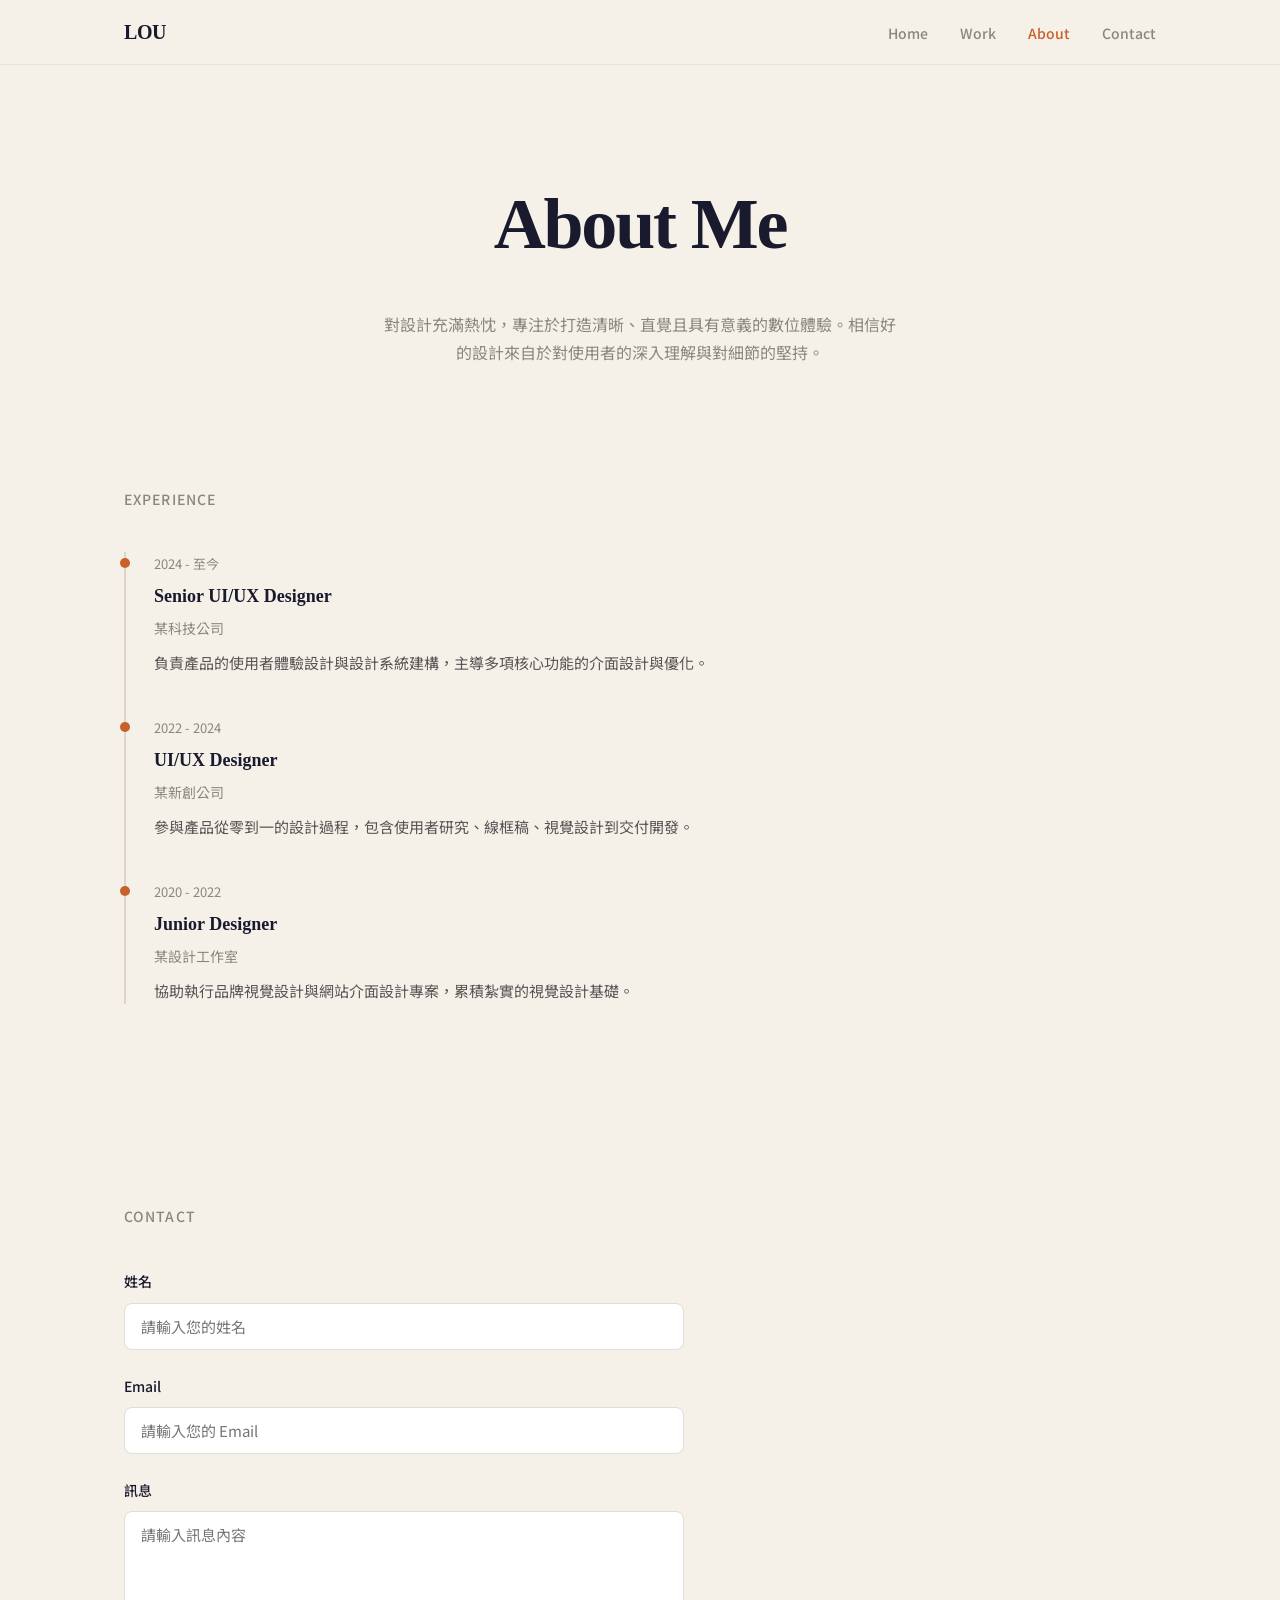
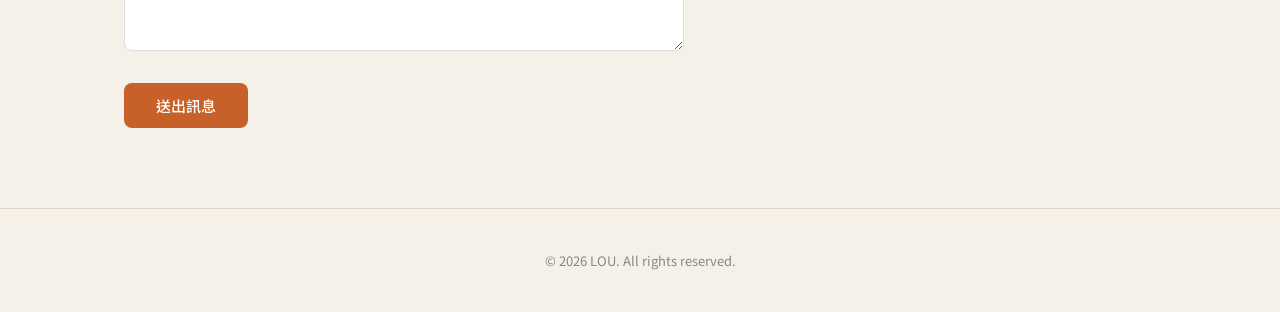
==== about.html @ 630671d7 "Initial commit: portfolio website Pure HTML/CSS personal portfolio with project pages, about page, a" ====
<!DOCTYPE html>
<html lang="zh-Hant">
<head>
  <meta charset="UTF-8">
  <meta name="viewport" content="width=device-width, initial-scale=1.0">
  <title>About — LOU</title>
  <link rel="preconnect" href="https://fonts.googleapis.com">
  <link rel="preconnect" href="https://fonts.gstatic.com" crossorigin>
  <link href="https://fonts.googleapis.com/css2?family=Noto+Sans+TC:wght@400;500;600;700&family=Playfair+Display:wght@400;500;600;700&display=swap" rel="stylesheet">
  <link rel="stylesheet" href="style.css">
</head>
<body>

  <!-- Navbar -->
  <nav class="navbar">
    <div class="container">
      <a href="index.html" class="navbar__logo">LOU</a>
      <button class="navbar__hamburger" aria-label="Toggle menu" onclick="document.querySelector('.navbar__links').classList.toggle('open')">
        <span></span>
        <span></span>
        <span></span>
      </button>
      <ul class="navbar__links">
        <li><a href="index.html">Home</a></li>
        <li class="navbar__dropdown">
          <a href="#">Work</a>
          <ul class="navbar__dropdown-menu">
            <li><a href="works/project-1.html">建構品牌元件庫</a></li>
            <li><a href="works/project-2.html">人才評價</a></li>
            <li><a href="works/project-3.html">金啾獎</a></li>
            <li><a href="works/project-4.html">刊登收費</a></li>
          </ul>
        </li>
        <li><a href="about.html" class="active">About</a></li>
        <li><a href="index.html#contact">Contact</a></li>
      </ul>
    </div>
  </nav>

  <!-- About Hero -->
  <section class="about-hero">
    <div class="container">
      <h1>About Me</h1>
      <p>對設計充滿熱忱，專注於打造清晰、直覺且具有意義的數位體驗。相信好的設計來自於對使用者的深入理解與對細節的堅持。</p>
    </div>
  </section>

  <!-- Experience -->
  <section class="section">
    <div class="container">
      <h2 class="section-title">Experience</h2>
      <div class="timeline">

        <div class="timeline-item">
          <div class="timeline-item__date">2024 - 至今</div>
          <div class="timeline-item__role">Senior UI/UX Designer</div>
          <div class="timeline-item__company">某科技公司</div>
          <p class="timeline-item__desc">負責產品的使用者體驗設計與設計系統建構，主導多項核心功能的介面設計與優化。</p>
        </div>

        <div class="timeline-item">
          <div class="timeline-item__date">2022 - 2024</div>
          <div class="timeline-item__role">UI/UX Designer</div>
          <div class="timeline-item__company">某新創公司</div>
          <p class="timeline-item__desc">參與產品從零到一的設計過程，包含使用者研究、線框稿、視覺設計到交付開發。</p>
        </div>

        <div class="timeline-item">
          <div class="timeline-item__date">2020 - 2022</div>
          <div class="timeline-item__role">Junior Designer</div>
          <div class="timeline-item__company">某設計工作室</div>
          <p class="timeline-item__desc">協助執行品牌視覺設計與網站介面設計專案，累積紮實的視覺設計基礎。</p>
        </div>

      </div>
    </div>
  </section>

  <!-- Contact -->
  <section class="section" id="contact">
    <div class="container">
      <h2 class="section-title">Contact</h2>
      <form class="contact-form" action="#" method="post">
        <div class="form-group">
          <label for="name">姓名</label>
          <input type="text" id="name" name="name" placeholder="請輸入您的姓名" required>
        </div>
        <div class="form-group">
          <label for="email">Email</label>
          <input type="email" id="email" name="email" placeholder="請輸入您的 Email" required>
        </div>
        <div class="form-group">
          <label for="message">訊息</label>
          <textarea id="message" name="message" placeholder="請輸入訊息內容" required></textarea>
        </div>
        <button type="submit" class="btn">送出訊息</button>
      </form>
    </div>
  </section>

  <!-- Footer -->
  <footer class="footer">
    <div class="container">
      <p>&copy; 2026 LOU. All rights reserved.</p>
    </div>
  </footer>

</body>
</html>
---- style.css ----
/* ========== Reset & Base ========== */
*,
*::before,
*::after {
  margin: 0;
  padding: 0;
  box-sizing: border-box;
}

html {
  scroll-behavior: smooth;
}

body {
  font-family: "Noto Sans TC", sans-serif;
  background-color: #f5f0e8;
  color: #1a1a2e;
  line-height: 1.8;
  -webkit-font-smoothing: antialiased;
}

a {
  color: inherit;
  text-decoration: none;
}

img {
  max-width: 100%;
  display: block;
}

ul {
  list-style: none;
}

/* ========== Typography ========== */
.serif {
  font-family: "Cormorant Garamond", serif;
}

/* ========== Layout ========== */
.container {
  max-width: 1080px;
  margin: 0 auto;
  padding: 0 24px;
}

.section {
  padding: 80px 0;
}

/* ========== Navbar ========== */
.navbar {
  position: fixed;
  top: 0;
  left: 0;
  right: 0;
  z-index: 100;
  background-color: rgba(245, 240, 232, 0.92);
  backdrop-filter: blur(12px);
  -webkit-backdrop-filter: blur(12px);
  border-bottom: 1px solid rgba(0, 0, 0, 0.06);
}

.navbar .container {
  display: flex;
  justify-content: space-between;
  align-items: center;
  height: 64px;
}

.navbar__logo {
  font-family: "Cormorant Garamond", serif;
  font-size: 20px;
  font-weight: 700;
  letter-spacing: -0.02em;
}

.navbar__links {
  display: flex;
  gap: 32px;
}

.navbar__links a {
  font-size: 14px;
  font-weight: 500;
  color: #888880;
  transition: color 0.2s ease;
}

.navbar__links a:hover,
.navbar__links a.active {
  color: #c8602a;
}

.navbar__dropdown {
  position: relative;
}

.navbar__dropdown > a {
  cursor: default;
}

.navbar__dropdown-menu {
  position: absolute;
  top: 100%;
  left: 50%;
  transform: translateX(-50%);
  min-width: 180px;
  background-color: #fff;
  border-radius: 8px;
  box-shadow: 0 8px 24px rgba(0, 0, 0, 0.08);
  padding: 8px 0;
  opacity: 0;
  visibility: hidden;
  transition: opacity 0.2s ease, visibility 0.2s ease;
  margin-top: 12px;
}

.navbar__dropdown-menu::before {
  content: "";
  position: absolute;
  top: -12px;
  left: 0;
  right: 0;
  height: 12px;
}

.navbar__dropdown:hover .navbar__dropdown-menu {
  opacity: 1;
  visibility: visible;
}

.navbar__dropdown-menu li a {
  display: block;
  padding: 10px 20px;
  font-size: 14px;
  font-weight: 400;
  color: #1a1a2e;
  transition: background-color 0.2s ease, color 0.2s ease;
}

.navbar__dropdown-menu li a:hover {
  background-color: rgba(200, 96, 42, 0.06);
  color: #c8602a;
}

.navbar__hamburger {
  display: none;
  flex-direction: column;
  gap: 5px;
  cursor: pointer;
  background: none;
  border: none;
  padding: 4px;
}

.navbar__hamburger span {
  display: block;
  width: 20px;
  height: 2px;
  background-color: #1a1a2e;
  border-radius: 1px;
  transition: transform 0.3s, opacity 0.3s;
}

/* ========== Hero ========== */
.hero {
  padding-top: 160px;
  padding-bottom: 80px;
  text-align: center;
}

.hero__label {
  font-size: 14px;
  font-weight: 500;
  color: #888880;
  letter-spacing: 0.06em;
  margin-bottom: 24px;
}

.hero__title {
  font-family: "Cormorant Garamond", serif;
  font-size: clamp(3.5rem, 8vw, 7rem);
  font-weight: 700;
  line-height: 1.1;
  letter-spacing: -0.03em;
  color: #1a1a2e;
  margin-bottom: 28px;
}

.hero__desc {
  font-size: 16px;
  color: #888880;
  max-width: 440px;
  margin: 0 auto;
}

/* ========== Section Title ========== */
.section-title {
  font-size: 14px;
  font-weight: 500;
  text-transform: uppercase;
  letter-spacing: 0.08em;
  color: #888880;
  margin-bottom: 40px;
}

/* ========== Project Cards ========== */
.projects-grid {
  display: grid;
  grid-template-columns: repeat(2, 1fr);
  gap: 32px;
}

.project-card {
  display: block;
  background-color: #fff;
  border-radius: 8px;
  overflow: hidden;
  transition: transform 0.2s ease, box-shadow 0.2s ease;
}

.project-card:hover {
  transform: translateY(-4px);
  box-shadow: 0 12px 32px rgba(0, 0, 0, 0.06);
}

.project-card__thumb {
  width: 100%;
  aspect-ratio: 16 / 10;
  background-color: #ebe6dc;
  overflow: hidden;
}

.project-card__thumb img {
  width: 100%;
  height: 100%;
  object-fit: cover;
  transition: transform 0.2s ease;
}

.project-card:hover .project-card__thumb img {
  transform: scale(1.03);
}

.project-card__body {
  padding: 20px 24px 24px;
}

.project-card__tags {
  display: flex;
  gap: 8px;
  margin-bottom: 10px;
  flex-wrap: wrap;
}

.tag {
  font-size: 12px;
  font-weight: 500;
  color: #c8602a;
  background-color: rgba(200, 96, 42, 0.08);
  padding: 3px 10px;
  border-radius: 4px;
}

.project-card__title {
  font-family: "Cormorant Garamond", serif;
  font-size: 20px;
  font-weight: 600;
  letter-spacing: -0.01em;
}

/* ========== Contact Form ========== */
.contact-form {
  max-width: 560px;
}

.form-group {
  margin-bottom: 24px;
}

.form-group label {
  display: block;
  font-size: 14px;
  font-weight: 500;
  margin-bottom: 8px;
  color: #1a1a2e;
}

.form-group input,
.form-group textarea {
  width: 100%;
  padding: 12px 16px;
  font-family: "Noto Sans TC", sans-serif;
  font-size: 15px;
  color: #1a1a2e;
  background-color: #fff;
  border: 1px solid #ddd;
  border-radius: 8px;
  outline: none;
  transition: border-color 0.2s ease;
}

.form-group input:focus,
.form-group textarea:focus {
  border-color: #c8602a;
}

.form-group textarea {
  resize: vertical;
  min-height: 140px;
}

.btn {
  display: inline-block;
  padding: 12px 32px;
  font-family: "Noto Sans TC", sans-serif;
  font-size: 15px;
  font-weight: 500;
  color: #fff;
  background-color: #c8602a;
  border: none;
  border-radius: 8px;
  cursor: pointer;
  transition: opacity 0.2s ease;
}

.btn:hover {
  opacity: 0.85;
}

/* ========== About Page ========== */
.about-hero {
  padding-top: 160px;
  padding-bottom: 40px;
  text-align: center;
}

.about-hero h1 {
  font-family: "Cormorant Garamond", serif;
  font-size: clamp(2.5rem, 6vw, 4.5rem);
  font-weight: 700;
  letter-spacing: -0.03em;
  margin-bottom: 20px;
}

.about-hero p {
  font-size: 16px;
  color: #888880;
  max-width: 520px;
  margin: 0 auto;
}

.timeline {
  position: relative;
  padding-left: 28px;
  border-left: 2px solid #ddd5c8;
}

.timeline-item {
  position: relative;
  margin-bottom: 40px;
}

.timeline-item::before {
  content: "";
  position: absolute;
  left: -34px;
  top: 6px;
  width: 10px;
  height: 10px;
  background-color: #c8602a;
  border-radius: 50%;
}

.timeline-item__date {
  font-size: 13px;
  color: #888880;
  margin-bottom: 4px;
}

.timeline-item__role {
  font-family: "Cormorant Garamond", serif;
  font-size: 18px;
  font-weight: 600;
  margin-bottom: 4px;
}

.timeline-item__company {
  font-size: 14px;
  color: #888880;
  margin-bottom: 8px;
}

.timeline-item__desc {
  font-size: 15px;
  color: #555;
}

/* ========== Project Detail ========== */
.project-hero {
  padding-top: 160px;
  padding-bottom: 40px;
  text-align: center;
}

.project-hero__tags {
  display: flex;
  gap: 8px;
  margin-bottom: 16px;
  justify-content: center;
  flex-wrap: wrap;
}

.project-hero h1 {
  font-family: "Cormorant Garamond", serif;
  font-size: clamp(2.5rem, 6vw, 4rem);
  font-weight: 700;
  letter-spacing: -0.02em;
  margin-bottom: 16px;
}

.project-hero p {
  font-size: 16px;
  color: #888880;
  max-width: 560px;
  margin: 0 auto;
}

.project-content {
  padding-bottom: 80px;
}

.project-content h2 {
  font-family: "Cormorant Garamond", serif;
  font-size: 24px;
  font-weight: 600;
  margin-top: 56px;
  margin-bottom: 16px;
}

.project-content p {
  font-size: 16px;
  color: #444;
  max-width: 720px;
  margin-bottom: 24px;
}

.project-content .image-block {
  width: 100%;
  aspect-ratio: 16 / 9;
  background-color: #ebe6dc;
  border-radius: 8px;
  margin: 32px 0;
  overflow: hidden;
}

.project-content .image-block img {
  width: 100%;
  height: 100%;
  object-fit: cover;
}

.project-nav {
  display: flex;
  justify-content: space-between;
  padding: 40px 0 80px;
  border-top: 1px solid #ddd5c8;
}

.project-nav a {
  font-size: 14px;
  font-weight: 500;
  color: #888880;
  transition: color 0.2s ease;
}

.project-nav a:hover {
  color: #c8602a;
}

/* ========== Footer ========== */
.footer {
  padding: 40px 0;
  border-top: 1px solid #ddd5c8;
  text-align: center;
}

.footer p {
  font-size: 13px;
  color: #888880;
}

/* ========== RWD ========== */
@media (max-width: 768px) {
  .navbar__links {
    display: none;
    position: absolute;
    top: 64px;
    left: 0;
    right: 0;
    flex-direction: column;
    background-color: rgba(245, 240, 232, 0.98);
    padding: 24px;
    gap: 20px;
    border-bottom: 1px solid rgba(0, 0, 0, 0.06);
  }

  .navbar__links.open {
    display: flex;
  }

  .navbar__hamburger {
    display: flex;
  }

  .navbar__dropdown-menu {
    position: static;
    transform: none;
    box-shadow: none;
    background-color: transparent;
    padding: 4px 0 0 16px;
    opacity: 1;
    visibility: visible;
    margin-top: 0;
    min-width: auto;
  }

  .navbar__dropdown-menu::before {
    display: none;
  }

  .navbar__dropdown-menu li a {
    padding: 6px 0;
    font-size: 13px;
    color: #888880;
  }

  .navbar__dropdown-menu li a:hover {
    background-color: transparent;
    color: #c8602a;
  }

  .projects-grid {
    grid-template-columns: 1fr;
    gap: 24px;
  }

  .contact-form {
    max-width: 100%;
  }

  .section {
    padding: 56px 0;
  }
}
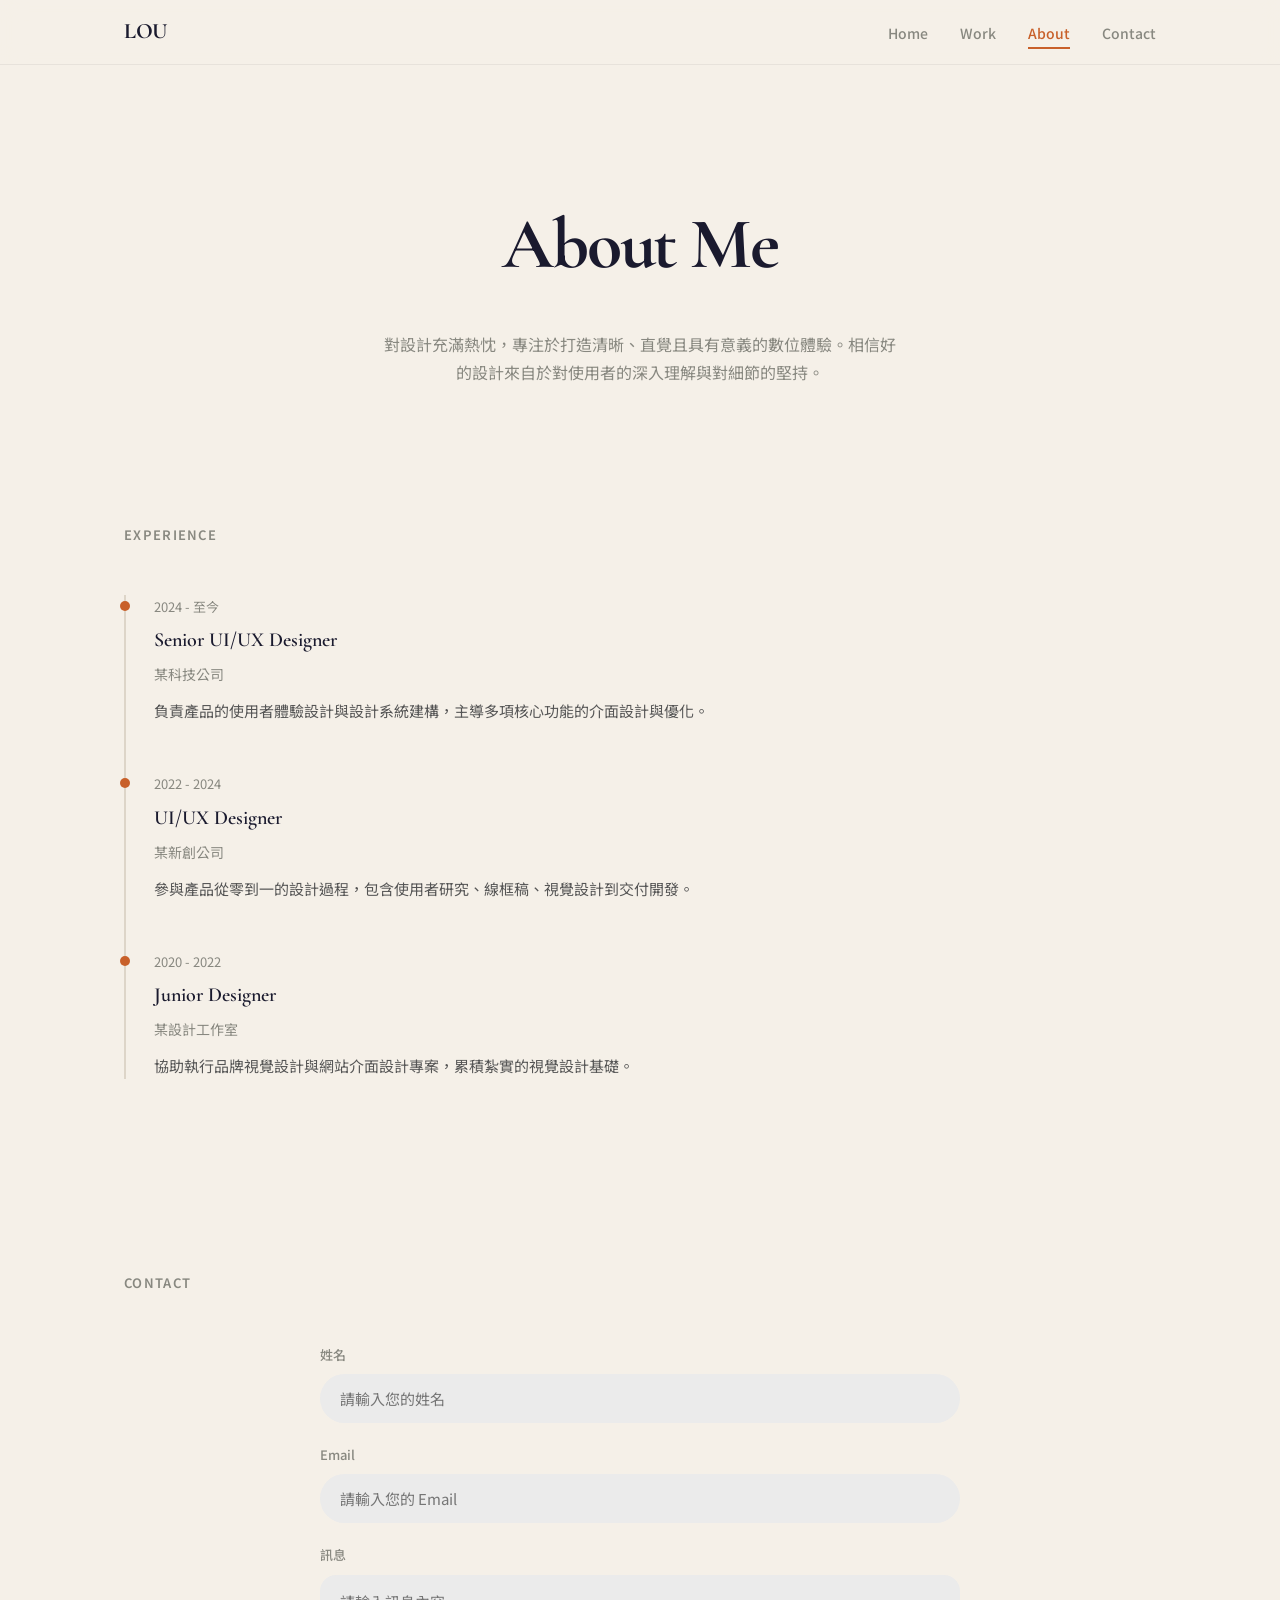
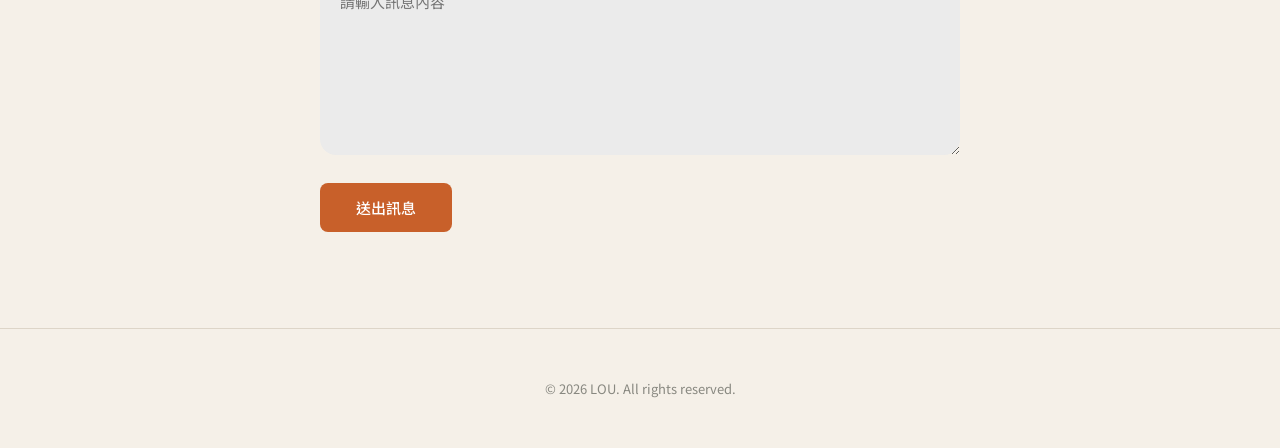
==== commit 3f573422: "Fix: load Cormorant Garamond font (was incorrectly loading Playfair Display)" ====
--- a/about.html
+++ b/about.html
@@ -6,7 +6,7 @@
   <title>About — LOU</title>
   <link rel="preconnect" href="https://fonts.googleapis.com">
   <link rel="preconnect" href="https://fonts.gstatic.com" crossorigin>
-  <link href="https://fonts.googleapis.com/css2?family=Noto+Sans+TC:wght@400;500;600;700&family=Playfair+Display:wght@400;500;600;700&display=swap" rel="stylesheet">
+  <link href="https://fonts.googleapis.com/css2?family=Cormorant+Garamond:wght@400;500;600;700&family=Noto+Sans+TC:wght@400;500;600;700&display=swap" rel="stylesheet">
   <link rel="stylesheet" href="style.css">
 </head>
 <body>
--- a/style.css
+++ b/style.css
@@ -16,6 +16,7 @@
   background-color: #f5f0e8;
   color: #1a1a2e;
   line-height: 1.8;
+  font-size: 16px;
   -webkit-font-smoothing: antialiased;
 }
 
@@ -31,6 +32,15 @@
 
 ul {
   list-style: none;
+}
+
+/* Focus-visible for keyboard accessibility */
+a:focus-visible,
+button:focus-visible,
+input:focus-visible,
+textarea:focus-visible {
+  outline: 2px solid #c8602a;
+  outline-offset: 2px;
 }
 
 /* ========== Typography ========== */
@@ -46,7 +56,7 @@
 }
 
 .section {
-  padding: 80px 0;
+  padding: 96px 0;
 }
 
 /* ========== Navbar ========== */
@@ -71,26 +81,50 @@
 
 .navbar__logo {
   font-family: "Cormorant Garamond", serif;
-  font-size: 20px;
+  font-size: 22px;
   font-weight: 700;
   letter-spacing: -0.02em;
+  transition: color 0.2s ease;
+}
+
+.navbar__logo:hover {
+  color: #c8602a;
 }
 
 .navbar__links {
   display: flex;
   gap: 32px;
-}
-
-.navbar__links a {
+  align-items: center;
+}
+
+.navbar__links > li > a {
   font-size: 14px;
   font-weight: 500;
   color: #888880;
   transition: color 0.2s ease;
-}
-
-.navbar__links a:hover,
-.navbar__links a.active {
+  padding: 4px 0;
+  position: relative;
+}
+
+.navbar__links > li > a::after {
+  content: "";
+  position: absolute;
+  bottom: -2px;
+  left: 0;
+  width: 0;
+  height: 1.5px;
+  background-color: #c8602a;
+  transition: width 0.2s ease;
+}
+
+.navbar__links > li > a:hover,
+.navbar__links > li > a.active {
   color: #c8602a;
+}
+
+.navbar__links > li > a:hover::after,
+.navbar__links > li > a.active::after {
+  width: 100%;
 }
 
 .navbar__dropdown {
@@ -105,7 +139,7 @@
   position: absolute;
   top: 100%;
   left: 50%;
-  transform: translateX(-50%);
+  transform: translateX(-50%) translateY(4px);
   min-width: 180px;
   background-color: #fff;
   border-radius: 8px;
@@ -113,7 +147,7 @@
   padding: 8px 0;
   opacity: 0;
   visibility: hidden;
-  transition: opacity 0.2s ease, visibility 0.2s ease;
+  transition: opacity 0.2s ease, visibility 0.2s ease, transform 0.2s ease;
   margin-top: 12px;
 }
 
@@ -129,6 +163,7 @@
 .navbar__dropdown:hover .navbar__dropdown-menu {
   opacity: 1;
   visibility: visible;
+  transform: translateX(-50%) translateY(0);
 }
 
 .navbar__dropdown-menu li a {
@@ -140,6 +175,10 @@
   transition: background-color 0.2s ease, color 0.2s ease;
 }
 
+.navbar__dropdown-menu li a::after {
+  display: none;
+}
+
 .navbar__dropdown-menu li a:hover {
   background-color: rgba(200, 96, 42, 0.06);
   color: #c8602a;
@@ -152,7 +191,11 @@
   cursor: pointer;
   background: none;
   border: none;
-  padding: 4px;
+  padding: 8px;
+  min-width: 44px;
+  min-height: 44px;
+  align-items: center;
+  justify-content: center;
 }
 
 .navbar__hamburger span {
@@ -166,8 +209,8 @@
 
 /* ========== Hero ========== */
 .hero {
-  padding-top: 160px;
-  padding-bottom: 80px;
+  padding-top: 180px;
+  padding-bottom: 64px;
   text-align: center;
 }
 
@@ -176,14 +219,14 @@
   font-weight: 500;
   color: #888880;
   letter-spacing: 0.06em;
-  margin-bottom: 24px;
+  margin-bottom: 20px;
 }
 
 .hero__title {
   font-family: "Cormorant Garamond", serif;
   font-size: clamp(3.5rem, 8vw, 7rem);
   font-weight: 700;
-  line-height: 1.1;
+  line-height: 1.08;
   letter-spacing: -0.03em;
   color: #1a1a2e;
   margin-bottom: 28px;
@@ -194,16 +237,17 @@
   color: #888880;
   max-width: 440px;
   margin: 0 auto;
+  line-height: 1.8;
 }
 
 /* ========== Section Title ========== */
 .section-title {
-  font-size: 14px;
-  font-weight: 500;
+  font-size: 13px;
+  font-weight: 600;
   text-transform: uppercase;
-  letter-spacing: 0.08em;
-  color: #888880;
-  margin-bottom: 40px;
+  letter-spacing: 0.1em;
+  color: #888880;
+  margin-bottom: 48px;
 }
 
 /* ========== Project Cards ========== */
@@ -218,12 +262,12 @@
   background-color: #fff;
   border-radius: 8px;
   overflow: hidden;
-  transition: transform 0.2s ease, box-shadow 0.2s ease;
+  transition: transform 0.25s ease, box-shadow 0.25s ease;
 }
 
 .project-card:hover {
-  transform: translateY(-4px);
-  box-shadow: 0 12px 32px rgba(0, 0, 0, 0.06);
+  transform: translateY(-6px);
+  box-shadow: 0 16px 40px rgba(0, 0, 0, 0.08);
 }
 
 .project-card__thumb {
@@ -231,13 +275,16 @@
   aspect-ratio: 16 / 10;
   background-color: #ebe6dc;
   overflow: hidden;
+  display: flex;
+  align-items: center;
+  justify-content: center;
 }
 
 .project-card__thumb img {
   width: 100%;
   height: 100%;
   object-fit: cover;
-  transition: transform 0.2s ease;
+  transition: transform 0.25s ease;
 }
 
 .project-card:hover .project-card__thumb img {
@@ -260,7 +307,7 @@
   font-weight: 500;
   color: #c8602a;
   background-color: rgba(200, 96, 42, 0.08);
-  padding: 3px 10px;
+  padding: 4px 12px;
   border-radius: 4px;
 }
 
@@ -271,50 +318,103 @@
   letter-spacing: -0.01em;
 }
 
+/* ========== Placeholder ========== */
+.thumb__placeholder,
+.image-block__placeholder {
+  font-size: 14px;
+  font-weight: 500;
+  color: #b5b0a6;
+  letter-spacing: 0.02em;
+}
+
+/* ========== Contact Section ========== */
+.contact-section {
+  text-align: center;
+}
+
+.contact-header {
+  margin-bottom: 48px;
+}
+
+.contact-header h2 {
+  font-size: clamp(1.8rem, 4vw, 2.6rem);
+  font-weight: 700;
+  letter-spacing: -0.02em;
+  color: #1a1a2e;
+  margin-bottom: 12px;
+}
+
+.contact-header p {
+  font-size: 16px;
+  color: #888880;
+}
+
 /* ========== Contact Form ========== */
 .contact-form {
-  max-width: 560px;
+  max-width: 640px;
+  margin: 0 auto;
+  text-align: left;
+}
+
+.contact-form__row {
+  display: grid;
+  grid-template-columns: 1fr 1fr;
+  gap: 16px;
 }
 
 .form-group {
-  margin-bottom: 24px;
+  margin-bottom: 20px;
 }
 
 .form-group label {
   display: block;
-  font-size: 14px;
+  font-size: 13px;
   font-weight: 500;
   margin-bottom: 8px;
-  color: #1a1a2e;
-}
-
-.form-group input,
-.form-group textarea {
+  color: #888880;
+}
+
+.form-group input {
   width: 100%;
-  padding: 12px 16px;
+  padding: 14px 20px;
   font-family: "Noto Sans TC", sans-serif;
   font-size: 15px;
   color: #1a1a2e;
-  background-color: #fff;
-  border: 1px solid #ddd;
-  border-radius: 8px;
+  background-color: #ebebeb;
+  border: none;
+  border-radius: 50px;
   outline: none;
-  transition: border-color 0.2s ease;
+  transition: box-shadow 0.2s ease;
+}
+
+.form-group textarea {
+  width: 100%;
+  padding: 16px 20px;
+  font-family: "Noto Sans TC", sans-serif;
+  font-size: 15px;
+  color: #1a1a2e;
+  background-color: #ebebeb;
+  border: none;
+  border-radius: 16px;
+  outline: none;
+  resize: vertical;
+  min-height: 180px;
+  transition: box-shadow 0.2s ease;
 }
 
 .form-group input:focus,
 .form-group textarea:focus {
-  border-color: #c8602a;
-}
-
-.form-group textarea {
-  resize: vertical;
-  min-height: 140px;
+  box-shadow: 0 0 0 3px rgba(200, 96, 42, 0.15);
+}
+
+.btn--full {
+  width: 100%;
+  text-align: center;
 }
 
 .btn {
   display: inline-block;
-  padding: 12px 32px;
+  padding: 14px 36px;
   font-family: "Noto Sans TC", sans-serif;
   font-size: 15px;
   font-weight: 500;
@@ -323,16 +423,23 @@
   border: none;
   border-radius: 8px;
   cursor: pointer;
-  transition: opacity 0.2s ease;
+  transition: transform 0.2s ease, box-shadow 0.2s ease;
+  min-height: 48px;
 }
 
 .btn:hover {
-  opacity: 0.85;
+  transform: translateY(-1px);
+  box-shadow: 0 4px 12px rgba(200, 96, 42, 0.25);
+}
+
+.btn:active {
+  transform: translateY(0);
+  box-shadow: none;
 }
 
 /* ========== About Page ========== */
 .about-hero {
-  padding-top: 160px;
+  padding-top: 180px;
   padding-bottom: 40px;
   text-align: center;
 }
@@ -350,17 +457,23 @@
   color: #888880;
   max-width: 520px;
   margin: 0 auto;
+  line-height: 1.8;
 }
 
 .timeline {
   position: relative;
   padding-left: 28px;
   border-left: 2px solid #ddd5c8;
+  max-width: 640px;
 }
 
 .timeline-item {
   position: relative;
-  margin-bottom: 40px;
+  margin-bottom: 48px;
+}
+
+.timeline-item:last-child {
+  margin-bottom: 0;
 }
 
 .timeline-item::before {
@@ -382,7 +495,7 @@
 
 .timeline-item__role {
   font-family: "Cormorant Garamond", serif;
-  font-size: 18px;
+  font-size: 20px;
   font-weight: 600;
   margin-bottom: 4px;
 }
@@ -390,17 +503,18 @@
 .timeline-item__company {
   font-size: 14px;
   color: #888880;
-  margin-bottom: 8px;
+  margin-bottom: 10px;
 }
 
 .timeline-item__desc {
   font-size: 15px;
   color: #555;
+  line-height: 1.8;
 }
 
 /* ========== Project Detail ========== */
 .project-hero {
-  padding-top: 160px;
+  padding-top: 180px;
   padding-bottom: 40px;
   text-align: center;
 }
@@ -415,7 +529,7 @@
 
 .project-hero h1 {
   font-family: "Cormorant Garamond", serif;
-  font-size: clamp(2.5rem, 6vw, 4rem);
+  font-size: clamp(2.2rem, 5vw, 3.5rem);
   font-weight: 700;
   letter-spacing: -0.02em;
   margin-bottom: 16px;
@@ -426,6 +540,7 @@
   color: #888880;
   max-width: 560px;
   margin: 0 auto;
+  line-height: 1.8;
 }
 
 .project-content {
@@ -434,17 +549,23 @@
 
 .project-content h2 {
   font-family: "Cormorant Garamond", serif;
-  font-size: 24px;
+  font-size: 28px;
   font-weight: 600;
-  margin-top: 56px;
-  margin-bottom: 16px;
+  margin-top: 64px;
+  margin-bottom: 20px;
+  max-width: 640px;
+  margin-left: auto;
+  margin-right: auto;
+  text-align: left;
 }
 
 .project-content p {
   font-size: 16px;
   color: #444;
-  max-width: 720px;
-  margin-bottom: 24px;
+  max-width: 640px;
+  margin: 0 auto 24px;
+  text-align: left;
+  line-height: 1.9;
 }
 
 .project-content .image-block {
@@ -452,8 +573,11 @@
   aspect-ratio: 16 / 9;
   background-color: #ebe6dc;
   border-radius: 8px;
-  margin: 32px 0;
+  margin: 40px 0;
   overflow: hidden;
+  display: flex;
+  align-items: center;
+  justify-content: center;
 }
 
 .project-content .image-block img {
@@ -462,18 +586,222 @@
   object-fit: cover;
 }
 
+/* -- Project Content: Extended -- */
+.project-content h3 {
+  font-family: "Cormorant Garamond", serif;
+  font-size: 22px;
+  font-weight: 600;
+  margin-top: 48px;
+  margin-bottom: 16px;
+  max-width: 640px;
+  margin-left: auto;
+  margin-right: auto;
+  text-align: left;
+}
+
+.project-content ul,
+.project-content ol {
+  font-size: 16px;
+  color: #444;
+  max-width: 640px;
+  margin: 0 auto 24px;
+  padding-left: 24px;
+  text-align: left;
+}
+
+.project-content ul {
+  list-style: disc;
+}
+
+.project-content ol {
+  list-style: decimal;
+}
+
+.project-content li {
+  margin-bottom: 10px;
+  line-height: 1.8;
+}
+
+.project-content strong {
+  color: #1a1a2e;
+  font-weight: 600;
+}
+
+.project-content hr {
+  border: none;
+  border-top: 1px solid #ddd5c8;
+  margin: 56px auto;
+  max-width: 200px;
+}
+
+/* Stakeholder Cards */
+.stakeholder-grid {
+  display: grid;
+  grid-template-columns: repeat(3, 1fr);
+  gap: 20px;
+  margin: 40px 0;
+}
+
+.stakeholder-card {
+  background-color: #fff;
+  border-radius: 8px;
+  padding: 32px 24px;
+  text-align: center;
+}
+
+.stakeholder-card__icon {
+  width: 56px;
+  height: 56px;
+  border-radius: 50%;
+  background-color: rgba(200, 96, 42, 0.08);
+  color: #c8602a;
+  display: flex;
+  align-items: center;
+  justify-content: center;
+  margin: 0 auto 16px;
+  font-size: 13px;
+  font-weight: 700;
+  letter-spacing: 0.02em;
+}
+
+.stakeholder-card__role {
+  font-weight: 600;
+  font-size: 15px;
+  margin-bottom: 8px;
+}
+
+.stakeholder-card__quote {
+  font-size: 14px;
+  color: #888880;
+  line-height: 1.7;
+  max-width: none;
+  margin: 0;
+}
+
+/* Challenge Block */
+.challenge-block {
+  background-color: #fff;
+  border-radius: 8px;
+  padding: 28px 32px;
+  margin-bottom: 16px;
+}
+
+.challenge-block__label {
+  font-size: 12px;
+  font-weight: 600;
+  text-transform: uppercase;
+  letter-spacing: 0.06em;
+  color: #c8602a;
+  margin-bottom: 8px;
+}
+
+.challenge-block__title {
+  font-size: 16px;
+  font-weight: 600;
+  color: #1a1a2e;
+  margin-bottom: 8px;
+  max-width: none;
+  text-align: left;
+}
+
+.challenge-block__desc {
+  font-size: 15px;
+  color: #888880;
+  max-width: none;
+  margin: 0;
+  text-align: left;
+  line-height: 1.7;
+}
+
+.challenge-pair {
+  margin-bottom: 32px;
+}
+
+/* Result Stats */
+.results-grid {
+  display: grid;
+  grid-template-columns: repeat(3, 1fr);
+  gap: 20px;
+  margin: 40px 0;
+}
+
+.result-stat {
+  background-color: #fff;
+  border-radius: 8px;
+  padding: 32px 24px;
+  text-align: center;
+}
+
+.result-stat__number {
+  font-family: "Cormorant Garamond", serif;
+  font-size: 44px;
+  font-weight: 700;
+  color: #c8602a;
+  line-height: 1.2;
+  margin-bottom: 10px;
+}
+
+.result-stat__text {
+  font-size: 14px;
+  color: #888880;
+  line-height: 1.6;
+  max-width: none;
+  margin: 0;
+}
+
+/* Process Flow */
+.process-flow {
+  display: flex;
+  gap: 16px;
+  margin: 40px 0;
+}
+
+.process-step {
+  flex: 1;
+  min-width: 0;
+  background-color: #fff;
+  border-radius: 8px;
+  padding: 24px 20px;
+  text-align: center;
+}
+
+.process-step__num {
+  font-family: "Cormorant Garamond", serif;
+  font-size: 32px;
+  font-weight: 700;
+  color: #c8602a;
+  line-height: 1;
+  margin-bottom: 12px;
+}
+
+.process-step__text {
+  font-size: 14px;
+  color: #444;
+  line-height: 1.7;
+  max-width: none;
+  margin: 0;
+}
+
+/* Project Nav */
 .project-nav {
   display: flex;
   justify-content: space-between;
+  align-items: center;
   padding: 40px 0 80px;
   border-top: 1px solid #ddd5c8;
+  margin-top: 64px;
 }
 
 .project-nav a {
   font-size: 14px;
   font-weight: 500;
   color: #888880;
-  transition: color 0.2s ease;
+  transition: color 0.2s ease, transform 0.2s ease;
+  display: inline-block;
+  padding: 8px 0;
+  min-height: 44px;
+  display: flex;
+  align-items: center;
 }
 
 .project-nav a:hover {
@@ -482,7 +810,7 @@
 
 /* ========== Footer ========== */
 .footer {
-  padding: 40px 0;
+  padding: 48px 0;
   border-top: 1px solid #ddd5c8;
   text-align: center;
 }
@@ -507,6 +835,10 @@
     border-bottom: 1px solid rgba(0, 0, 0, 0.06);
   }
 
+  .navbar__links > li > a::after {
+    display: none;
+  }
+
   .navbar__links.open {
     display: flex;
   }
@@ -520,7 +852,7 @@
     transform: none;
     box-shadow: none;
     background-color: transparent;
-    padding: 4px 0 0 16px;
+    padding: 8px 0 0 16px;
     opacity: 1;
     visibility: visible;
     margin-top: 0;
@@ -532,9 +864,12 @@
   }
 
   .navbar__dropdown-menu li a {
-    padding: 6px 0;
-    font-size: 13px;
+    padding: 8px 0;
+    font-size: 14px;
     color: #888880;
+    min-height: 44px;
+    display: flex;
+    align-items: center;
   }
 
   .navbar__dropdown-menu li a:hover {
@@ -542,16 +877,74 @@
     color: #c8602a;
   }
 
+  .hero {
+    padding-top: 140px;
+    padding-bottom: 48px;
+  }
+
+  .about-hero,
+  .project-hero {
+    padding-top: 140px;
+  }
+
+  .section {
+    padding: 64px 0;
+  }
+
+  .section-title {
+    margin-bottom: 32px;
+  }
+
   .projects-grid {
     grid-template-columns: 1fr;
     gap: 24px;
   }
 
-  .contact-form {
+  .contact-form__row {
+    grid-template-columns: 1fr;
+  }
+
+  .form-group input,
+  .form-group textarea {
+    padding: 14px 18px;
+    font-size: 16px;
+  }
+
+  .btn {
+    width: 100%;
+    text-align: center;
+    padding: 16px 36px;
+  }
+
+  .stakeholder-grid,
+  .results-grid {
+    grid-template-columns: 1fr;
+  }
+
+  .process-flow {
+    flex-direction: column;
+  }
+
+  .project-content h2 {
+    font-size: 24px;
+    margin-top: 48px;
+  }
+
+  .project-content h3 {
+    font-size: 20px;
+    margin-top: 36px;
+  }
+
+  .project-content .image-block {
+    margin: 28px 0;
+    border-radius: 6px;
+  }
+
+  .project-nav a {
+    font-size: 13px;
+  }
+
+  .timeline {
     max-width: 100%;
   }
-
-  .section {
-    padding: 56px 0;
-  }
-}
+}
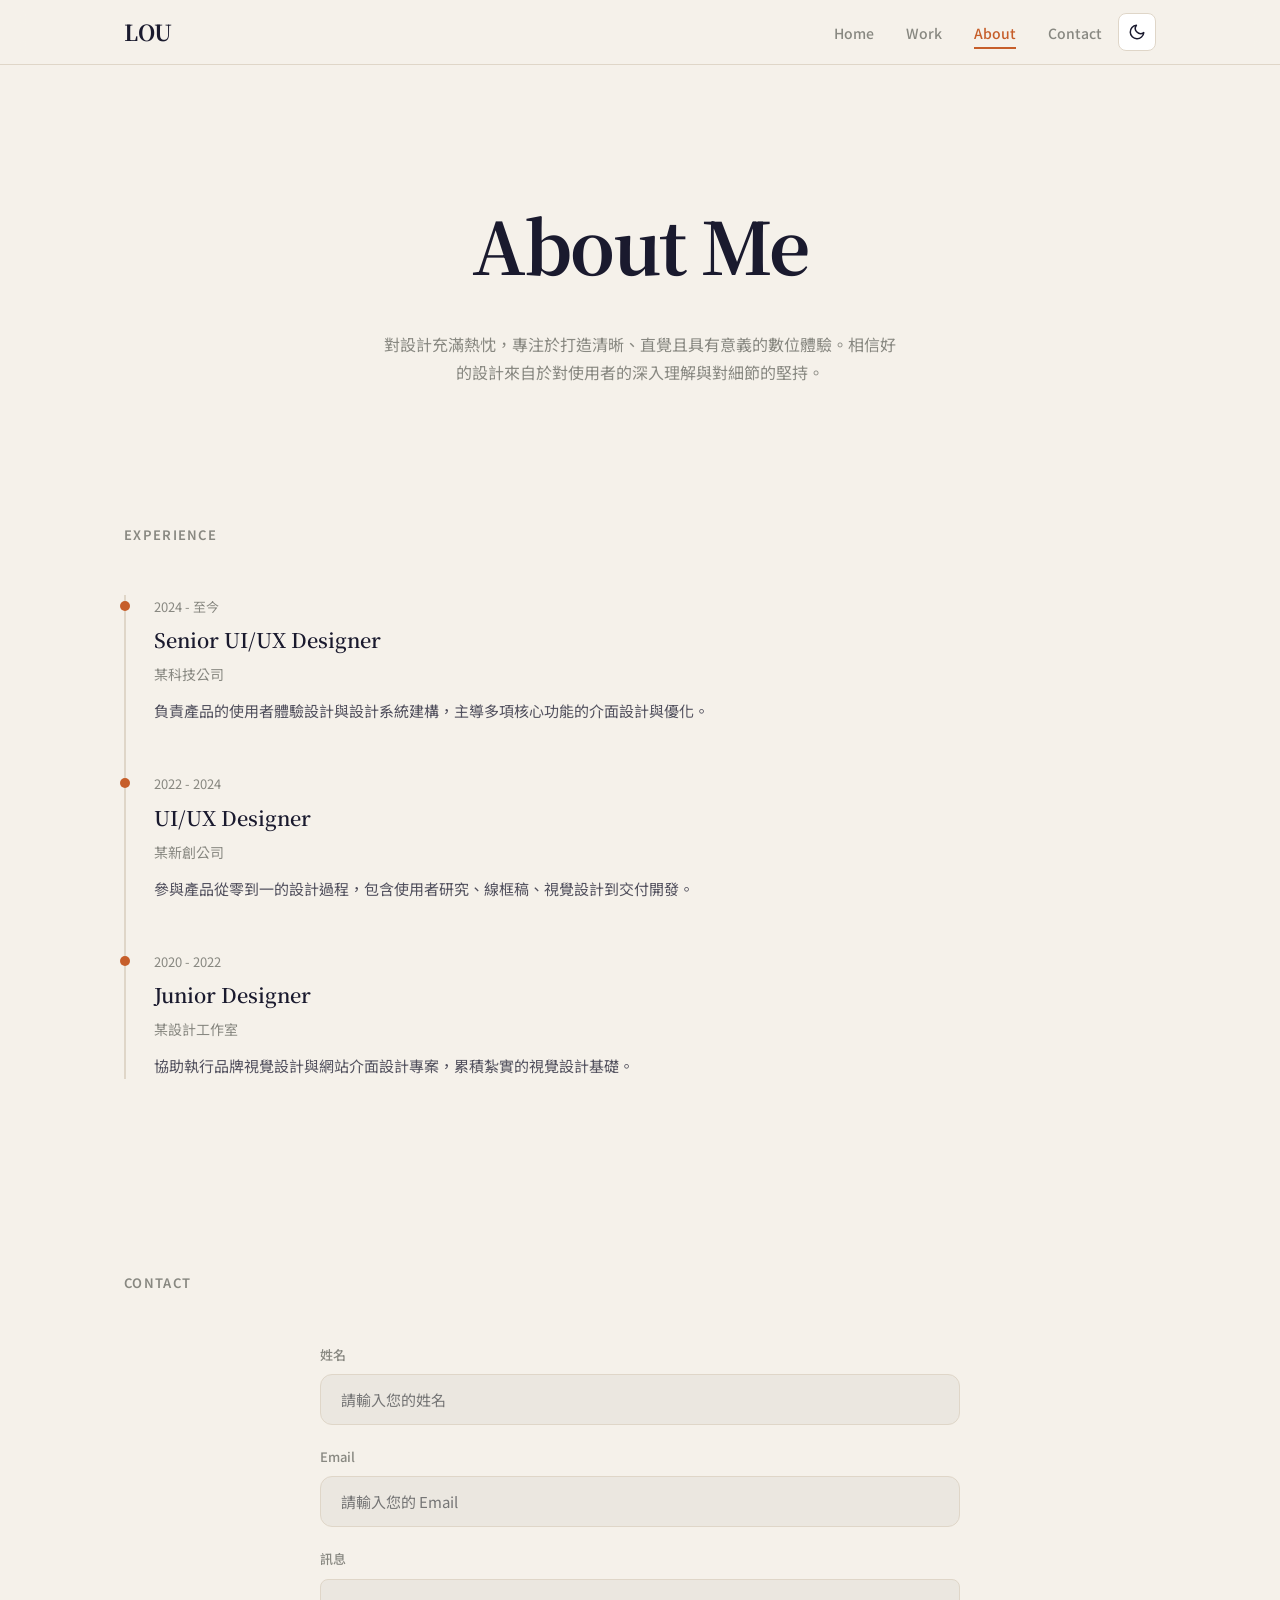
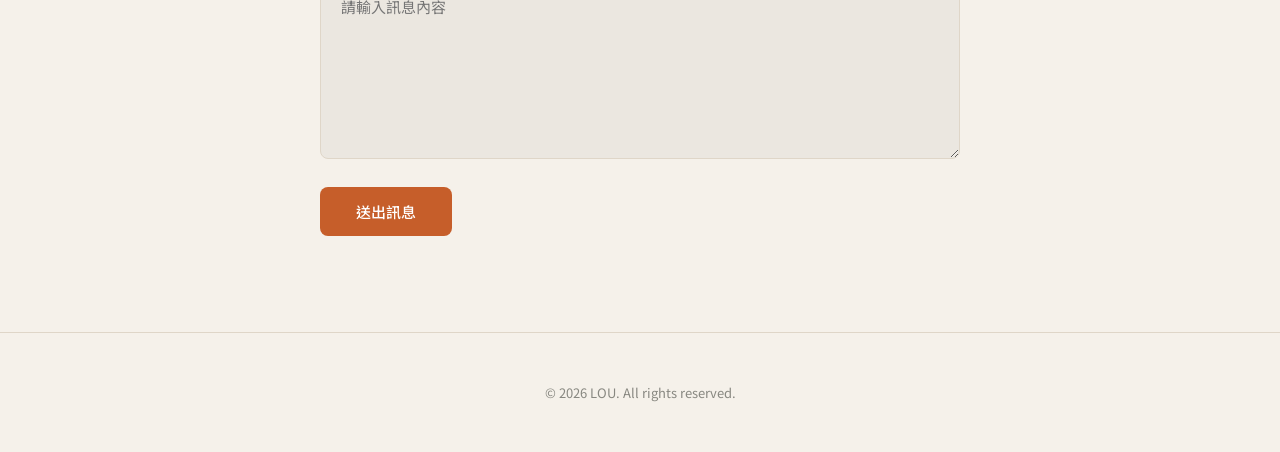
==== commit 0f4b0a56: "Redesign homepage and standardize all project pages - index.html: new editorial hero, work list layo" ====
--- a/about.html
+++ b/about.html
@@ -6,8 +6,17 @@
   <title>About — LOU</title>
   <link rel="preconnect" href="https://fonts.googleapis.com">
   <link rel="preconnect" href="https://fonts.gstatic.com" crossorigin>
-  <link href="https://fonts.googleapis.com/css2?family=Cormorant+Garamond:wght@400;500;600;700&family=Noto+Sans+TC:wght@400;500;600;700&display=swap" rel="stylesheet">
+  <link href="https://fonts.googleapis.com/css2?family=Fraunces:ital,opsz,wght@0,9..144,300;0,9..144,400;0,9..144,500;1,9..144,400&family=Inter:wght@400;500;600&family=JetBrains+Mono:wght@400;500&family=Noto+Sans+TC:wght@400;500;600;700&family=Noto+Serif+TC:wght@300;400;500;700&display=swap" rel="stylesheet">
   <link rel="stylesheet" href="style.css">
+  <script>
+    (function () {
+      try {
+        var stored = localStorage.getItem('theme');
+        var isDark = stored === 'dark' || (!stored && window.matchMedia('(prefers-color-scheme: dark)').matches);
+        if (isDark) document.documentElement.classList.add('dark');
+      } catch (e) {}
+    })();
+  </script>
 </head>
 <body>
 
@@ -15,11 +24,6 @@
   <nav class="navbar">
     <div class="container">
       <a href="index.html" class="navbar__logo">LOU</a>
-      <button class="navbar__hamburger" aria-label="Toggle menu" onclick="document.querySelector('.navbar__links').classList.toggle('open')">
-        <span></span>
-        <span></span>
-        <span></span>
-      </button>
       <ul class="navbar__links">
         <li><a href="index.html">Home</a></li>
         <li class="navbar__dropdown">
@@ -34,38 +38,59 @@
         <li><a href="about.html" class="active">About</a></li>
         <li><a href="index.html#contact">Contact</a></li>
       </ul>
+      <button class="theme-toggle" data-theme-toggle aria-label="切換主題" aria-pressed="false">
+        <svg class="icon-sun" xmlns="http://www.w3.org/2000/svg" viewBox="0 0 24 24" fill="none" stroke="currentColor" stroke-width="2" stroke-linecap="round" stroke-linejoin="round" aria-hidden="true">
+          <circle cx="12" cy="12" r="4"></circle>
+          <path d="M12 2v2"></path>
+          <path d="M12 20v2"></path>
+          <path d="m4.93 4.93 1.41 1.41"></path>
+          <path d="m17.66 17.66 1.41 1.41"></path>
+          <path d="M2 12h2"></path>
+          <path d="M20 12h2"></path>
+          <path d="m6.34 17.66-1.41 1.41"></path>
+          <path d="m19.07 4.93-1.41 1.41"></path>
+        </svg>
+        <svg class="icon-moon" xmlns="http://www.w3.org/2000/svg" viewBox="0 0 24 24" fill="none" stroke="currentColor" stroke-width="2" stroke-linecap="round" stroke-linejoin="round" aria-hidden="true">
+          <path d="M21 12.79A9 9 0 1 1 11.21 3 7 7 0 0 0 21 12.79z"></path>
+        </svg>
+      </button>
+      <button class="navbar__hamburger" aria-label="Toggle menu">
+        <span></span>
+        <span></span>
+        <span></span>
+      </button>
     </div>
   </nav>
 
   <!-- About Hero -->
   <section class="about-hero">
     <div class="container">
-      <h1>About Me</h1>
-      <p>對設計充滿熱忱，專注於打造清晰、直覺且具有意義的數位體驗。相信好的設計來自於對使用者的深入理解與對細節的堅持。</p>
+      <h1 class="reveal">About Me</h1>
+      <p class="reveal" data-delay="1">對設計充滿熱忱，專注於打造清晰、直覺且具有意義的數位體驗。相信好的設計來自於對使用者的深入理解與對細節的堅持。</p>
     </div>
   </section>
 
   <!-- Experience -->
   <section class="section">
     <div class="container">
-      <h2 class="section-title">Experience</h2>
+      <h2 class="section-title reveal">Experience</h2>
       <div class="timeline">
 
-        <div class="timeline-item">
+        <div class="timeline-item reveal" data-delay="1">
           <div class="timeline-item__date">2024 - 至今</div>
           <div class="timeline-item__role">Senior UI/UX Designer</div>
           <div class="timeline-item__company">某科技公司</div>
           <p class="timeline-item__desc">負責產品的使用者體驗設計與設計系統建構，主導多項核心功能的介面設計與優化。</p>
         </div>
 
-        <div class="timeline-item">
+        <div class="timeline-item reveal" data-delay="2">
           <div class="timeline-item__date">2022 - 2024</div>
           <div class="timeline-item__role">UI/UX Designer</div>
           <div class="timeline-item__company">某新創公司</div>
           <p class="timeline-item__desc">參與產品從零到一的設計過程，包含使用者研究、線框稿、視覺設計到交付開發。</p>
         </div>
 
-        <div class="timeline-item">
+        <div class="timeline-item reveal" data-delay="3">
           <div class="timeline-item__date">2020 - 2022</div>
           <div class="timeline-item__role">Junior Designer</div>
           <div class="timeline-item__company">某設計工作室</div>
@@ -79,8 +104,8 @@
   <!-- Contact -->
   <section class="section" id="contact">
     <div class="container">
-      <h2 class="section-title">Contact</h2>
-      <form class="contact-form" action="#" method="post">
+      <h2 class="section-title reveal">Contact</h2>
+      <form class="contact-form reveal" data-delay="1" action="#" method="post">
         <div class="form-group">
           <label for="name">姓名</label>
           <input type="text" id="name" name="name" placeholder="請輸入您的姓名" required>
@@ -105,5 +130,6 @@
     </div>
   </footer>
 
+  <script src="main.js" defer></script>
 </body>
 </html>
--- a/style.css
+++ b/style.css
@@ -1,3 +1,109 @@
+/* ========== Theme Tokens ========== */
+:root {
+  /* Light theme — warm shadcn */
+  --background: 37 36% 94%;
+  --foreground: 240 28% 14%;
+  --card: 0 0% 100%;
+  --card-foreground: 240 28% 14%;
+  --muted: 40 27% 89%;
+  --muted-foreground: 60 3% 52%;
+  --border: 37 26% 83%;
+  --input: 40 20% 90%;
+  --primary: 20 65% 47%;
+  --primary-foreground: 0 0% 100%;
+  --ring: 20 65% 47%;
+  --radius: 0.5rem;
+  --accent: hsl(20 65% 47% / 0.08);
+  --nav-bg: hsl(37 36% 94% / 0.85);
+  --shadow-sm: 0 1px 2px 0 hsl(240 10% 8% / 0.04);
+  --shadow-md: 0 8px 24px hsl(240 10% 8% / 0.08);
+  --shadow-lg: 0 16px 40px hsl(240 10% 8% / 0.1);
+  --ease-out-expo: cubic-bezier(0.22, 1, 0.36, 1);
+  --transition-theme: 0.3s ease;
+
+  /* ── 2024 Design System ── */
+
+  /* Color System */
+  --color-bg: #FAFAF7;
+  --color-bg-subtle: #F3F2EC;
+  --color-surface: #FFFFFF;
+  --color-text: #1A1A1A;
+  --color-text-muted: #666666;
+  --color-text-subtle: #999999;
+  --color-border: #E5E3DC;
+  --color-border-strong: #1A1A1A;
+  --color-accent: #D97757;
+  --color-accent-hover: #C46647;
+  --color-accent-soft: rgba(217, 119, 87, 0.12);
+
+  /* Font System */
+  --font-serif: 'Fraunces', 'Noto Serif TC', serif;
+  --font-serif-tc: 'Noto Serif TC', 'Fraunces', serif;
+  --font-sans: 'Inter', 'Noto Sans TC', system-ui, sans-serif;
+  --font-mono: 'JetBrains Mono', 'Noto Sans TC', monospace;
+
+  /* Spacing (4px grid) */
+  --space-1: 4px;
+  --space-2: 8px;
+  --space-3: 12px;
+  --space-4: 16px;
+  --space-5: 24px;
+  --space-6: 32px;
+  --space-7: 48px;
+  --space-8: 64px;
+  --space-9: 96px;
+  --space-10: 128px;
+
+  /* Containers */
+  --container-wide: 1200px;
+  --container-default: 1040px;
+  --container-reading: 720px;
+  --container-padding: 24px;
+}
+
+.dark {
+  /* Dark theme — shadcn neutral */
+  --background: 240 10% 8%;
+  --foreground: 37 30% 94%;
+  --card: 240 8% 12%;
+  --card-foreground: 37 30% 94%;
+  --muted: 240 6% 16%;
+  --muted-foreground: 240 5% 65%;
+  --border: 240 6% 20%;
+  --input: 240 6% 16%;
+  --primary: 20 80% 60%;
+  --primary-foreground: 240 10% 8%;
+  --ring: 20 80% 60%;
+  --accent: hsl(20 80% 60% / 0.12);
+  --nav-bg: hsl(240 10% 8% / 0.85);
+  --shadow-sm: 0 1px 2px 0 hsl(0 0% 0% / 0.3);
+  --shadow-md: 0 8px 24px hsl(0 0% 0% / 0.4);
+  --shadow-lg: 0 16px 40px hsl(0 0% 0% / 0.5);
+}
+
+:root.dark {
+  /* 2024 Design System — Dark Mode */
+  --color-bg: #14130F;
+  --color-bg-subtle: #1F1E1A;
+  --color-surface: #222118;
+  --color-text: #EDEBE4;
+  --color-text-muted: #999999;
+  --color-text-subtle: #666666;
+  --color-border: #2E2C26;
+  --color-border-strong: #EDEBE4;
+  --color-accent: #E89379;
+  --color-accent-hover: #F0A388;
+  --color-accent-soft: rgba(232, 147, 121, 0.15);
+}
+
+html {
+  color-scheme: light dark;
+}
+
+html.dark {
+  color-scheme: dark;
+}
+
 /* ========== Reset & Base ========== */
 *,
 *::before,
@@ -13,11 +119,12 @@
 
 body {
   font-family: "Noto Sans TC", sans-serif;
-  background-color: #f5f0e8;
-  color: #1a1a2e;
+  background-color: hsl(var(--background));
+  color: hsl(var(--foreground));
   line-height: 1.8;
   font-size: 16px;
   -webkit-font-smoothing: antialiased;
+  transition: background-color var(--transition-theme), color var(--transition-theme);
 }
 
 a {
@@ -34,18 +141,17 @@
   list-style: none;
 }
 
-/* Focus-visible for keyboard accessibility */
 a:focus-visible,
 button:focus-visible,
 input:focus-visible,
 textarea:focus-visible {
-  outline: 2px solid #c8602a;
+  outline: 2px solid hsl(var(--ring));
   outline-offset: 2px;
 }
 
 /* ========== Typography ========== */
 .serif {
-  font-family: "Cormorant Garamond", serif;
+  font-family: "Noto Serif TC", serif;
 }
 
 /* ========== Layout ========== */
@@ -66,10 +172,11 @@
   left: 0;
   right: 0;
   z-index: 100;
-  background-color: rgba(245, 240, 232, 0.92);
+  background-color: var(--nav-bg);
   backdrop-filter: blur(12px);
   -webkit-backdrop-filter: blur(12px);
-  border-bottom: 1px solid rgba(0, 0, 0, 0.06);
+  border-bottom: 1px solid hsl(var(--border));
+  transition: background-color var(--transition-theme), border-color var(--transition-theme);
 }
 
 .navbar .container {
@@ -77,10 +184,11 @@
   justify-content: space-between;
   align-items: center;
   height: 64px;
+  gap: 16px;
 }
 
 .navbar__logo {
-  font-family: "Cormorant Garamond", serif;
+  font-family: "Noto Serif TC", serif;
   font-size: 22px;
   font-weight: 700;
   letter-spacing: -0.02em;
@@ -88,19 +196,20 @@
 }
 
 .navbar__logo:hover {
-  color: #c8602a;
+  color: hsl(var(--primary));
 }
 
 .navbar__links {
   display: flex;
   gap: 32px;
   align-items: center;
+  margin-left: auto;
 }
 
 .navbar__links > li > a {
   font-size: 14px;
   font-weight: 500;
-  color: #888880;
+  color: hsl(var(--muted-foreground));
   transition: color 0.2s ease;
   padding: 4px 0;
   position: relative;
@@ -113,13 +222,13 @@
   left: 0;
   width: 0;
   height: 1.5px;
-  background-color: #c8602a;
-  transition: width 0.2s ease;
+  background-color: hsl(var(--primary));
+  transition: width 0.25s ease;
 }
 
 .navbar__links > li > a:hover,
 .navbar__links > li > a.active {
-  color: #c8602a;
+  color: hsl(var(--primary));
 }
 
 .navbar__links > li > a:hover::after,
@@ -141,13 +250,15 @@
   left: 50%;
   transform: translateX(-50%) translateY(4px);
   min-width: 180px;
-  background-color: #fff;
-  border-radius: 8px;
-  box-shadow: 0 8px 24px rgba(0, 0, 0, 0.08);
-  padding: 8px 0;
+  background-color: hsl(var(--card));
+  border: 1px solid hsl(var(--border));
+  border-radius: var(--radius);
+  box-shadow: var(--shadow-md);
+  padding: 6px;
   opacity: 0;
   visibility: hidden;
-  transition: opacity 0.2s ease, visibility 0.2s ease, transform 0.2s ease;
+  transition: opacity 0.2s ease, visibility 0.2s ease, transform 0.2s ease,
+              background-color var(--transition-theme), border-color var(--transition-theme);
   margin-top: 12px;
 }
 
@@ -168,10 +279,11 @@
 
 .navbar__dropdown-menu li a {
   display: block;
-  padding: 10px 20px;
+  padding: 8px 14px;
   font-size: 14px;
   font-weight: 400;
-  color: #1a1a2e;
+  color: hsl(var(--card-foreground));
+  border-radius: calc(var(--radius) - 2px);
   transition: background-color 0.2s ease, color 0.2s ease;
 }
 
@@ -180,8 +292,8 @@
 }
 
 .navbar__dropdown-menu li a:hover {
-  background-color: rgba(200, 96, 42, 0.06);
-  color: #c8602a;
+  background-color: var(--accent);
+  color: hsl(var(--primary));
 }
 
 .navbar__hamburger {
@@ -202,9 +314,62 @@
   display: block;
   width: 20px;
   height: 2px;
-  background-color: #1a1a2e;
+  background-color: hsl(var(--foreground));
   border-radius: 1px;
-  transition: transform 0.3s, opacity 0.3s;
+  transition: transform 0.3s, opacity 0.3s, background-color 0.3s;
+}
+
+/* ========== Theme Toggle ========== */
+.theme-toggle {
+  display: inline-flex;
+  align-items: center;
+  justify-content: center;
+  width: 38px;
+  height: 38px;
+  border-radius: var(--radius);
+  border: 1px solid hsl(var(--border));
+  background-color: hsl(var(--card));
+  color: hsl(var(--foreground));
+  cursor: pointer;
+  transition: background-color 0.2s ease, border-color 0.2s ease,
+              color 0.2s ease, transform 0.2s ease;
+  padding: 0;
+}
+
+.theme-toggle:hover {
+  background-color: var(--accent);
+  border-color: hsl(var(--primary));
+  color: hsl(var(--primary));
+}
+
+.theme-toggle:active {
+  transform: scale(0.95);
+}
+
+.theme-toggle svg {
+  width: 18px;
+  height: 18px;
+  transition: transform 0.4s var(--ease-out-expo);
+}
+
+.theme-toggle .icon-sun {
+  display: none;
+}
+
+.theme-toggle .icon-moon {
+  display: block;
+}
+
+html.dark .theme-toggle .icon-sun {
+  display: block;
+}
+
+html.dark .theme-toggle .icon-moon {
+  display: none;
+}
+
+.theme-toggle:hover svg {
+  transform: rotate(20deg);
 }
 
 /* ========== Hero ========== */
@@ -217,24 +382,24 @@
 .hero__label {
   font-size: 14px;
   font-weight: 500;
-  color: #888880;
+  color: hsl(var(--muted-foreground));
   letter-spacing: 0.06em;
   margin-bottom: 20px;
 }
 
 .hero__title {
-  font-family: "Cormorant Garamond", serif;
+  font-family: "Noto Serif TC", serif;
   font-size: clamp(3.5rem, 8vw, 7rem);
   font-weight: 700;
   line-height: 1.08;
   letter-spacing: -0.03em;
-  color: #1a1a2e;
+  color: hsl(var(--foreground));
   margin-bottom: 28px;
 }
 
 .hero__desc {
   font-size: 16px;
-  color: #888880;
+  color: hsl(var(--muted-foreground));
   max-width: 440px;
   margin: 0 auto;
   line-height: 1.8;
@@ -246,7 +411,7 @@
   font-weight: 600;
   text-transform: uppercase;
   letter-spacing: 0.1em;
-  color: #888880;
+  color: hsl(var(--muted-foreground));
   margin-bottom: 48px;
 }
 
@@ -259,36 +424,42 @@
 
 .project-card {
   display: block;
-  background-color: #fff;
-  border-radius: 8px;
+  background-color: hsl(var(--card));
+  border: 1px solid hsl(var(--border));
+  border-radius: var(--radius);
   overflow: hidden;
-  transition: transform 0.25s ease, box-shadow 0.25s ease;
+  transition: transform 0.3s var(--ease-out-expo),
+              box-shadow 0.3s ease,
+              border-color var(--transition-theme),
+              background-color var(--transition-theme);
 }
 
 .project-card:hover {
   transform: translateY(-6px);
-  box-shadow: 0 16px 40px rgba(0, 0, 0, 0.08);
+  box-shadow: var(--shadow-lg);
+  border-color: hsl(var(--primary) / 0.4);
 }
 
 .project-card__thumb {
   width: 100%;
   aspect-ratio: 16 / 10;
-  background-color: #ebe6dc;
+  background-color: hsl(var(--muted));
   overflow: hidden;
   display: flex;
   align-items: center;
   justify-content: center;
+  transition: background-color var(--transition-theme);
 }
 
 .project-card__thumb img {
   width: 100%;
   height: 100%;
   object-fit: cover;
-  transition: transform 0.25s ease;
+  transition: transform 0.4s var(--ease-out-expo);
 }
 
 .project-card:hover .project-card__thumb img {
-  transform: scale(1.03);
+  transform: scale(1.04);
 }
 
 .project-card__body {
@@ -305,17 +476,24 @@
 .tag {
   font-size: 12px;
   font-weight: 500;
-  color: #c8602a;
-  background-color: rgba(200, 96, 42, 0.08);
+  color: hsl(var(--primary));
+  background-color: var(--accent);
   padding: 4px 12px;
-  border-radius: 4px;
+  border-radius: calc(var(--radius) - 2px);
+  transition: background-color var(--transition-theme), color var(--transition-theme);
 }
 
 .project-card__title {
-  font-family: "Cormorant Garamond", serif;
+  font-family: "Noto Serif TC", serif;
   font-size: 20px;
   font-weight: 600;
   letter-spacing: -0.01em;
+  color: hsl(var(--card-foreground));
+  transition: color 0.2s ease;
+}
+
+.project-card:hover .project-card__title {
+  color: hsl(var(--primary));
 }
 
 /* ========== Placeholder ========== */
@@ -323,7 +501,7 @@
 .image-block__placeholder {
   font-size: 14px;
   font-weight: 500;
-  color: #b5b0a6;
+  color: hsl(var(--muted-foreground));
   letter-spacing: 0.02em;
 }
 
@@ -340,13 +518,13 @@
   font-size: clamp(1.8rem, 4vw, 2.6rem);
   font-weight: 700;
   letter-spacing: -0.02em;
-  color: #1a1a2e;
+  color: hsl(var(--foreground));
   margin-bottom: 12px;
 }
 
 .contact-header p {
   font-size: 16px;
-  color: #888880;
+  color: hsl(var(--muted-foreground));
 }
 
 /* ========== Contact Form ========== */
@@ -371,7 +549,7 @@
   font-size: 13px;
   font-weight: 500;
   margin-bottom: 8px;
-  color: #888880;
+  color: hsl(var(--muted-foreground));
 }
 
 .form-group input {
@@ -379,12 +557,12 @@
   padding: 14px 20px;
   font-family: "Noto Sans TC", sans-serif;
   font-size: 15px;
-  color: #1a1a2e;
-  background-color: #ebebeb;
-  border: none;
-  border-radius: 50px;
+  color: hsl(var(--foreground));
+  background-color: hsl(var(--input));
+  border: 1px solid hsl(var(--border));
+  border-radius: calc(var(--radius) + 4px);
   outline: none;
-  transition: box-shadow 0.2s ease;
+  transition: background-color var(--transition-theme), border-color 0.2s ease, box-shadow 0.2s ease;
 }
 
 .form-group textarea {
@@ -392,19 +570,20 @@
   padding: 16px 20px;
   font-family: "Noto Sans TC", sans-serif;
   font-size: 15px;
-  color: #1a1a2e;
-  background-color: #ebebeb;
-  border: none;
-  border-radius: 16px;
+  color: hsl(var(--foreground));
+  background-color: hsl(var(--input));
+  border: 1px solid hsl(var(--border));
+  border-radius: var(--radius);
   outline: none;
   resize: vertical;
   min-height: 180px;
-  transition: box-shadow 0.2s ease;
+  transition: background-color var(--transition-theme), border-color 0.2s ease, box-shadow 0.2s ease;
 }
 
 .form-group input:focus,
 .form-group textarea:focus {
-  box-shadow: 0 0 0 3px rgba(200, 96, 42, 0.15);
+  border-color: hsl(var(--primary));
+  box-shadow: 0 0 0 3px hsl(var(--primary) / 0.15);
 }
 
 .btn--full {
@@ -418,18 +597,19 @@
   font-family: "Noto Sans TC", sans-serif;
   font-size: 15px;
   font-weight: 500;
-  color: #fff;
-  background-color: #c8602a;
+  color: hsl(var(--primary-foreground));
+  background-color: hsl(var(--primary));
   border: none;
-  border-radius: 8px;
+  border-radius: var(--radius);
   cursor: pointer;
-  transition: transform 0.2s ease, box-shadow 0.2s ease;
+  transition: transform 0.2s ease, box-shadow 0.2s ease, background-color 0.2s ease;
   min-height: 48px;
 }
 
 .btn:hover {
   transform: translateY(-1px);
-  box-shadow: 0 4px 12px rgba(200, 96, 42, 0.25);
+  box-shadow: 0 4px 14px hsl(var(--primary) / 0.3);
+  background-color: hsl(var(--primary) / 0.92);
 }
 
 .btn:active {
@@ -445,16 +625,17 @@
 }
 
 .about-hero h1 {
-  font-family: "Cormorant Garamond", serif;
+  font-family: "Noto Serif TC", serif;
   font-size: clamp(2.5rem, 6vw, 4.5rem);
   font-weight: 700;
   letter-spacing: -0.03em;
   margin-bottom: 20px;
+  color: hsl(var(--foreground));
 }
 
 .about-hero p {
   font-size: 16px;
-  color: #888880;
+  color: hsl(var(--muted-foreground));
   max-width: 520px;
   margin: 0 auto;
   line-height: 1.8;
@@ -463,8 +644,9 @@
 .timeline {
   position: relative;
   padding-left: 28px;
-  border-left: 2px solid #ddd5c8;
+  border-left: 2px solid hsl(var(--border));
   max-width: 640px;
+  transition: border-color var(--transition-theme);
 }
 
 .timeline-item {
@@ -483,32 +665,38 @@
   top: 6px;
   width: 10px;
   height: 10px;
-  background-color: #c8602a;
+  background-color: hsl(var(--primary));
   border-radius: 50%;
+  transition: background-color var(--transition-theme), transform 0.2s ease;
+}
+
+.timeline-item:hover::before {
+  transform: scale(1.25);
 }
 
 .timeline-item__date {
   font-size: 13px;
-  color: #888880;
+  color: hsl(var(--muted-foreground));
   margin-bottom: 4px;
 }
 
 .timeline-item__role {
-  font-family: "Cormorant Garamond", serif;
+  font-family: "Noto Serif TC", serif;
   font-size: 20px;
   font-weight: 600;
   margin-bottom: 4px;
+  color: hsl(var(--foreground));
 }
 
 .timeline-item__company {
   font-size: 14px;
-  color: #888880;
+  color: hsl(var(--muted-foreground));
   margin-bottom: 10px;
 }
 
 .timeline-item__desc {
   font-size: 15px;
-  color: #555;
+  color: hsl(var(--foreground) / 0.75);
   line-height: 1.8;
 }
 
@@ -528,16 +716,17 @@
 }
 
 .project-hero h1 {
-  font-family: "Cormorant Garamond", serif;
+  font-family: "Noto Serif TC", serif;
   font-size: clamp(2.2rem, 5vw, 3.5rem);
   font-weight: 700;
   letter-spacing: -0.02em;
   margin-bottom: 16px;
+  color: hsl(var(--foreground));
 }
 
 .project-hero p {
   font-size: 16px;
-  color: #888880;
+  color: hsl(var(--muted-foreground));
   max-width: 560px;
   margin: 0 auto;
   line-height: 1.8;
@@ -548,7 +737,7 @@
 }
 
 .project-content h2 {
-  font-family: "Cormorant Garamond", serif;
+  font-family: "Noto Serif TC", serif;
   font-size: 28px;
   font-weight: 600;
   margin-top: 64px;
@@ -557,11 +746,12 @@
   margin-left: auto;
   margin-right: auto;
   text-align: left;
+  color: hsl(var(--foreground));
 }
 
 .project-content p {
   font-size: 16px;
-  color: #444;
+  color: hsl(var(--foreground) / 0.78);
   max-width: 640px;
   margin: 0 auto 24px;
   text-align: left;
@@ -571,13 +761,15 @@
 .project-content .image-block {
   width: 100%;
   aspect-ratio: 16 / 9;
-  background-color: #ebe6dc;
-  border-radius: 8px;
+  background-color: hsl(var(--muted));
+  border: 1px solid hsl(var(--border));
+  border-radius: var(--radius);
   margin: 40px 0;
   overflow: hidden;
   display: flex;
   align-items: center;
   justify-content: center;
+  transition: background-color var(--transition-theme), border-color var(--transition-theme);
 }
 
 .project-content .image-block img {
@@ -588,7 +780,7 @@
 
 /* -- Project Content: Extended -- */
 .project-content h3 {
-  font-family: "Cormorant Garamond", serif;
+  font-family: "Noto Serif TC", serif;
   font-size: 22px;
   font-weight: 600;
   margin-top: 48px;
@@ -597,12 +789,13 @@
   margin-left: auto;
   margin-right: auto;
   text-align: left;
+  color: hsl(var(--foreground));
 }
 
 .project-content ul,
 .project-content ol {
   font-size: 16px;
-  color: #444;
+  color: hsl(var(--foreground) / 0.78);
   max-width: 640px;
   margin: 0 auto 24px;
   padding-left: 24px;
@@ -623,15 +816,16 @@
 }
 
 .project-content strong {
-  color: #1a1a2e;
+  color: hsl(var(--foreground));
   font-weight: 600;
 }
 
 .project-content hr {
   border: none;
-  border-top: 1px solid #ddd5c8;
+  border-top: 1px solid hsl(var(--border));
   margin: 56px auto;
   max-width: 200px;
+  transition: border-color var(--transition-theme);
 }
 
 /* Stakeholder Cards */
@@ -643,18 +837,28 @@
 }
 
 .stakeholder-card {
-  background-color: #fff;
-  border-radius: 8px;
+  background-color: hsl(var(--card));
+  border: 1px solid hsl(var(--border));
+  border-radius: var(--radius);
   padding: 32px 24px;
   text-align: center;
+  transition: background-color var(--transition-theme), border-color var(--transition-theme),
+              transform 0.3s var(--ease-out-expo),
+              box-shadow 0.3s ease;
+}
+
+.stakeholder-card:hover {
+  transform: translateY(-4px);
+  border-color: hsl(var(--primary) / 0.4);
+  box-shadow: var(--shadow-md);
 }
 
 .stakeholder-card__icon {
   width: 56px;
   height: 56px;
   border-radius: 50%;
-  background-color: rgba(200, 96, 42, 0.08);
-  color: #c8602a;
+  background-color: var(--accent);
+  color: hsl(var(--primary));
   display: flex;
   align-items: center;
   justify-content: center;
@@ -662,17 +866,23 @@
   font-size: 13px;
   font-weight: 700;
   letter-spacing: 0.02em;
+  transition: background-color var(--transition-theme), transform 0.3s ease;
+}
+
+.stakeholder-card:hover .stakeholder-card__icon {
+  transform: scale(1.08);
 }
 
 .stakeholder-card__role {
   font-weight: 600;
   font-size: 15px;
   margin-bottom: 8px;
+  color: hsl(var(--card-foreground));
 }
 
 .stakeholder-card__quote {
   font-size: 14px;
-  color: #888880;
+  color: hsl(var(--muted-foreground));
   line-height: 1.7;
   max-width: none;
   margin: 0;
@@ -680,10 +890,12 @@
 
 /* Challenge Block */
 .challenge-block {
-  background-color: #fff;
-  border-radius: 8px;
+  background-color: hsl(var(--card));
+  border: 1px solid hsl(var(--border));
+  border-radius: var(--radius);
   padding: 28px 32px;
   margin-bottom: 16px;
+  transition: background-color var(--transition-theme), border-color var(--transition-theme);
 }
 
 .challenge-block__label {
@@ -691,14 +903,14 @@
   font-weight: 600;
   text-transform: uppercase;
   letter-spacing: 0.06em;
-  color: #c8602a;
+  color: hsl(var(--primary));
   margin-bottom: 8px;
 }
 
 .challenge-block__title {
   font-size: 16px;
   font-weight: 600;
-  color: #1a1a2e;
+  color: hsl(var(--card-foreground));
   margin-bottom: 8px;
   max-width: none;
   text-align: left;
@@ -706,7 +918,7 @@
 
 .challenge-block__desc {
   font-size: 15px;
-  color: #888880;
+  color: hsl(var(--muted-foreground));
   max-width: none;
   margin: 0;
   text-align: left;
@@ -726,24 +938,34 @@
 }
 
 .result-stat {
-  background-color: #fff;
-  border-radius: 8px;
+  background-color: hsl(var(--card));
+  border: 1px solid hsl(var(--border));
+  border-radius: var(--radius);
   padding: 32px 24px;
   text-align: center;
+  transition: background-color var(--transition-theme), border-color var(--transition-theme),
+              transform 0.3s var(--ease-out-expo),
+              box-shadow 0.3s ease;
+}
+
+.result-stat:hover {
+  transform: translateY(-4px);
+  border-color: hsl(var(--primary) / 0.4);
+  box-shadow: var(--shadow-md);
 }
 
 .result-stat__number {
-  font-family: "Cormorant Garamond", serif;
+  font-family: "Noto Serif TC", serif;
   font-size: 44px;
   font-weight: 700;
-  color: #c8602a;
+  color: hsl(var(--primary));
   line-height: 1.2;
   margin-bottom: 10px;
 }
 
 .result-stat__text {
   font-size: 14px;
-  color: #888880;
+  color: hsl(var(--muted-foreground));
   line-height: 1.6;
   max-width: none;
   margin: 0;
@@ -759,27 +981,77 @@
 .process-step {
   flex: 1;
   min-width: 0;
-  background-color: #fff;
-  border-radius: 8px;
+  background-color: hsl(var(--card));
+  border: 1px solid hsl(var(--border));
+  border-radius: var(--radius);
   padding: 24px 20px;
   text-align: center;
+  transition: background-color var(--transition-theme), border-color var(--transition-theme),
+              transform 0.3s var(--ease-out-expo);
+}
+
+.process-step:hover {
+  transform: translateY(-3px);
+  border-color: hsl(var(--primary) / 0.4);
 }
 
 .process-step__num {
-  font-family: "Cormorant Garamond", serif;
+  font-family: "Noto Serif TC", serif;
   font-size: 32px;
   font-weight: 700;
-  color: #c8602a;
+  color: hsl(var(--primary));
   line-height: 1;
   margin-bottom: 12px;
 }
 
 .process-step__text {
   font-size: 14px;
-  color: #444;
+  color: hsl(var(--foreground) / 0.78);
   line-height: 1.7;
   max-width: none;
   margin: 0;
+}
+
+/* TOC Sidebar */
+.toc {
+  position: fixed;
+  top: 88px;
+  left: 24px;
+  width: 148px;
+  z-index: 10;
+}
+
+.toc__list {
+  padding: 0;
+  list-style: none;
+}
+
+.toc__list li {
+  margin-bottom: 2px;
+}
+
+.toc__list a {
+  display: block;
+  font-size: 13px;
+  color: hsl(var(--muted-foreground));
+  padding: 6px 0 6px 12px;
+  border-left: 2px solid transparent;
+  transition: color 0.2s ease, border-color 0.2s ease;
+  line-height: 1.4;
+}
+
+.toc__list a:hover {
+  color: hsl(var(--foreground));
+}
+
+.toc__list a.is-active {
+  color: hsl(var(--foreground));
+  border-left-color: hsl(var(--primary));
+  font-weight: 500;
+}
+
+.project-content h2[id] {
+  scroll-margin-top: 88px;
 }
 
 /* Project Nav */
@@ -788,39 +1060,603 @@
   justify-content: space-between;
   align-items: center;
   padding: 40px 0 80px;
-  border-top: 1px solid #ddd5c8;
+  border-top: 1px solid hsl(var(--border));
   margin-top: 64px;
+  transition: border-color var(--transition-theme);
 }
 
 .project-nav a {
   font-size: 14px;
   font-weight: 500;
-  color: #888880;
+  color: hsl(var(--muted-foreground));
   transition: color 0.2s ease, transform 0.2s ease;
-  display: inline-block;
+  display: inline-flex;
+  align-items: center;
   padding: 8px 0;
   min-height: 44px;
-  display: flex;
-  align-items: center;
 }
 
 .project-nav a:hover {
-  color: #c8602a;
+  color: hsl(var(--primary));
+  transform: translateX(2px);
+}
+
+.project-nav a:first-child:hover {
+  transform: translateX(-2px);
 }
 
 /* ========== Footer ========== */
 .footer {
   padding: 48px 0;
-  border-top: 1px solid #ddd5c8;
+  border-top: 1px solid hsl(var(--border));
   text-align: center;
+  transition: border-color var(--transition-theme);
 }
 
 .footer p {
   font-size: 13px;
-  color: #888880;
+  color: hsl(var(--muted-foreground));
+}
+
+/* ========== Project Page 2024 Redesign ========== */
+
+/* Body override for project pages */
+body.project-page {
+  background: var(--color-bg);
+  color: var(--color-text);
+  font-family: var(--font-sans);
+}
+
+/* ---- Divider ---- */
+.divider {
+  border: none;
+  border-top: 1px solid var(--color-border);
+  margin: 0;
+}
+
+.divider--dashed {
+  border-top-style: dashed;
+}
+
+/* ---- Navbar override for project page ---- */
+body.project-page .navbar {
+  background-color: rgba(250, 250, 247, 0.85);
+  border-bottom: none;
+  box-shadow: 0 1px 0 var(--color-border);
+}
+
+:root.dark body.project-page .navbar {
+  background-color: rgba(20, 19, 15, 0.85);
+  box-shadow: 0 1px 0 var(--color-border);
+}
+
+/* ---- Project Hero ---- */
+body.project-page .project-hero {
+  padding: calc(64px + var(--space-9)) 0 var(--space-8);
+  background: var(--color-bg);
+  text-align: left;
+}
+
+.project-hero__inner {
+  max-width: 720px;
+  margin: 0 auto;
+  padding: 0 var(--container-padding);
+}
+
+/* Override old .project-hero p centering rule */
+body.project-page .project-hero p {
+  margin-left: 0;
+  margin-bottom: var(--space-3);
+  max-width: none;
+  text-align: left;
+}
+
+.project-hero__meta {
+  display: flex;
+  gap: var(--space-2);
+  flex-wrap: wrap;
+  margin-bottom: var(--space-5);
+}
+
+.project-hero__meta .tag {
+  font: 500 13px/1.4 var(--font-mono);
+  letter-spacing: 0.02em;
+  color: var(--color-text-muted);
+  background: transparent;
+  border: 1px solid var(--color-border);
+  border-radius: 999px;
+  padding: 4px 10px;
+}
+
+.project-hero__title {
+  font: 400 48px/1.1 var(--font-serif-tc);
+  letter-spacing: -0.025em;
+  color: var(--color-text);
+  margin-bottom: var(--space-4);
+}
+
+.project-hero__subtitle {
+  font-family: var(--font-serif);
+  font-size: 20px;
+  font-style: italic;
+  font-weight: 400;
+  line-height: 1.5;
+  letter-spacing: -0.005em;
+  color: var(--color-text-muted);
+  margin-bottom: var(--space-5);
+}
+
+.project-hero__lead {
+  font: 400 20px/1.5 var(--font-sans);
+  letter-spacing: -0.005em;
+  color: var(--color-text);
+  max-width: none;
+  margin: 0 0 var(--space-7);
+}
+
+.project-hero__details {
+  display: grid;
+  grid-template-columns: repeat(4, 1fr);
+  gap: var(--space-5);
+  max-width: none;
+  padding-top: var(--space-5);
+  border-top: 1px solid var(--color-border);
+  margin-top: var(--space-4);
+}
+
+.project-hero__details dt {
+  font: 500 13px/1.5 var(--font-mono);
+  letter-spacing: 0.03em;
+  color: var(--color-text-muted);
+  text-transform: uppercase;
+  margin-bottom: 4px;
+}
+
+.project-hero__details dd {
+  font: 400 15px/1.5 var(--font-sans);
+  color: var(--color-text);
+  margin: 0;
+}
+
+/* ---- TOC (override) ---- */
+body.project-page .toc {
+  display: none;
+  position: fixed;
+  top: 50%;
+  left: 48px;
+  transform: translateY(-50%);
+  width: 160px;
+  z-index: 10;
+}
+
+.toc__label {
+  font: 500 11px/1 var(--font-mono);
+  letter-spacing: 0.12em;
+  text-transform: uppercase;
+  color: var(--color-text-subtle);
+  margin-bottom: var(--space-3);
+  padding-left: 14px;
+}
+
+body.project-page .toc__list a {
+  font: 400 13px/1.8 var(--font-sans);
+  color: var(--color-text-subtle);
+  text-decoration: none;
+  padding-left: 14px;
+  border-left: 2px solid transparent;
+  transition: all 0.2s ease;
+}
+
+body.project-page .toc__list a:hover {
+  color: var(--color-text);
+}
+
+body.project-page .toc__list a.is-active {
+  color: var(--color-text);
+  border-left-color: var(--color-accent);
+  font-weight: 500;
+}
+
+/* ---- Project Content inner (720px reading container) ---- */
+body.project-page .project-content {
+  background: var(--color-bg);
+  padding-bottom: var(--space-10);
+}
+
+.project-content__inner {
+  max-width: var(--container-reading);
+  margin: 0 auto;
+  padding: 0 var(--container-padding);
+}
+
+/* Cover image */
+.project-content__cover {
+  margin-bottom: var(--space-9);
+}
+
+.project-content__cover .image-block {
+  border-radius: 16px;
+  margin: 0;
+}
+
+/* ---- Typography within project-content__inner ---- */
+.project-content__inner h2 {
+  font: 700 32px/1.2 var(--font-sans);
+  letter-spacing: -0.02em;
+  color: var(--color-text);
+  margin-top: var(--space-9);
+  margin-bottom: var(--space-5);
+  max-width: none;
+  text-align: left;
+}
+
+.project-content__inner h2[id] {
+  scroll-margin-top: 88px;
+}
+
+.project-content__inner h3 {
+  font: 600 22px/1.3 var(--font-sans);
+  letter-spacing: -0.01em;
+  color: var(--color-text);
+  margin-top: var(--space-7);
+  margin-bottom: var(--space-4);
+  max-width: none;
+  text-align: left;
+}
+
+.project-content__inner p {
+  font: 400 17px/1.75 var(--font-sans);
+  color: var(--color-text);
+  margin-bottom: var(--space-5);
+  margin-top: 0;
+  max-width: none;
+  text-align: left;
+}
+
+.project-content__inner ul,
+.project-content__inner ol {
+  font: 400 17px/1.75 var(--font-sans);
+  color: var(--color-text);
+  margin-bottom: var(--space-5);
+  padding-left: 24px;
+  max-width: none;
+}
+
+.project-content__inner ul {
+  list-style: disc;
+}
+
+.project-content__inner ol {
+  list-style: decimal;
+}
+
+.project-content__inner li {
+  margin-bottom: 8px;
+  line-height: 1.75;
+}
+
+.project-content__inner figure {
+  /* margin: var(--space-7) 0; */
+}
+
+.project-content__inner figcaption {
+  font: 400 13px/1.5 var(--font-mono);
+  color: var(--color-text-muted);
+  text-align: center;
+  margin-top: var(--space-3);
+}
+
+.project-content__inner strong {
+  font-weight: 600;
+  color: var(--color-text);
+}
+
+.project-content__inner hr {
+  border: none;
+  border-top: 1px solid var(--color-border);
+  margin: var(--space-8) 0;
+  max-width: none;
+}
+
+.project-content__inner a {
+  color: var(--color-text);
+  text-decoration: underline;
+  text-decoration-color: var(--color-border);
+  text-underline-offset: 3px;
+  transition: text-decoration-color 0.2s ease;
+}
+
+.project-content__inner a:hover {
+  text-decoration-color: var(--color-accent);
+}
+
+/* ---- Callout ---- */
+.callout {
+  border-left: 3px solid var(--color-accent);
+  padding: var(--space-2) 0 var(--space-2) var(--space-5);
+  margin: var(--space-7) 0;
+  font: 400 22px/1.5 var(--font-serif-tc);
+  color: var(--color-text);
+  background: transparent;
+  border-radius: 0;
+}
+
+.callout p {
+  font: 400 22px/1.5 var(--font-serif-tc) !important;
+  color: var(--color-text) !important;
+  margin-bottom: 0 !important;
+}
+
+/* ---- Stakeholder Grid (override) ---- */
+body.project-page .stakeholder-grid {
+  display: grid;
+  grid-template-columns: repeat(3, 1fr);
+  gap: var(--space-5);
+  margin: var(--space-7) 0;
+}
+
+body.project-page .stakeholder-card {
+  padding: var(--space-5);
+  background: var(--color-bg-subtle);
+  border: none;
+  border-radius: 12px;
+  text-align: center;
+  box-shadow: none;
+  transition: none;
+}
+
+body.project-page .stakeholder-card:hover {
+  transform: none;
+  border-color: transparent;
+  box-shadow: none;
+}
+
+body.project-page .stakeholder-card__role {
+  font: 500 14px/1 var(--font-mono);
+  text-transform: uppercase;
+  color: var(--color-accent);
+  margin-bottom: 12px;
+  font-size: 14px;
+}
+
+body.project-page .stakeholder-card__quote {
+  font: 400 16px/1.6 var(--font-sans);
+  color: var(--color-text);
+  max-width: none;
+  margin: 0;
+  text-align: center;
+}
+
+/* ---- Results (new class names, replaces .results-grid) ---- */
+.results {
+  display: grid;
+  grid-template-columns: repeat(3, 1fr);
+  gap: var(--space-6);
+  margin: var(--space-7) 0;
+  padding: var(--space-7) 0;
+  border-top: 1px solid var(--color-border);
+  border-bottom: 1px solid var(--color-border);
+}
+
+.result {
+  display: flex;
+  flex-direction: column;
+}
+
+.result__pill {
+  display: inline-block;
+  padding: 5px 14px;
+  font: 500 14px/1 var(--font-sans);
+  border: 1px solid var(--color-accent);
+  border-radius: 999px;
+  color: var(--color-accent);
+  margin-bottom: 16px;
+  align-self: flex-start;
+}
+
+.result__number {
+  font: 600 60px/1 var(--font-serif);
+  letter-spacing: -0.03em;
+  color: var(--color-text);
+  margin-bottom: 12px;
+}
+
+.result__label {
+  font: 500 13px/1 var(--font-mono);
+  text-transform: uppercase;
+  color: var(--color-accent);
+  margin-bottom: 12px;
+}
+
+.project-content__inner .result__detail {
+  font: 400 16px/1.5 var(--font-sans);
+  color: var(--color-text-muted);
+  max-width: none;
+  margin: 0;
+}
+
+/* ---- Challenge Block (override) ---- */
+body.project-page .challenge-block {
+  padding: var(--space-5) 0;
+  background: transparent;
+  border: none;
+  border-top: 1px solid var(--color-border);
+  border-radius: 0;
+  margin-bottom: 0;
+}
+
+body.project-page .challenge-block__label {
+  font: 500 13px/1 var(--font-mono);
+  color: var(--color-accent);
+  text-transform: uppercase;
+  letter-spacing: 0.06em;
+  margin-bottom: 12px;
+}
+
+body.project-page .challenge-block__title {
+  font: 500 20px/1.4 var(--font-serif-tc);
+  color: var(--color-text);
+  margin-bottom: var(--space-2);
+  max-width: none;
+  text-align: left;
+}
+
+body.project-page .challenge-block__desc {
+  font: 400 16px/1.7 var(--font-sans);
+  color: var(--color-text-muted);
+  max-width: none;
+  margin: 0;
+  text-align: left;
+}
+
+/* ---- Process Flow (override: vertical stack) ---- */
+body.project-page .process-flow {
+  display: flex;
+  flex-direction: column;
+  gap: var(--space-5);
+  margin: var(--space-7) 0;
+}
+
+body.project-page .process-step {
+  display: flex;
+  gap: 20px;
+  align-items: flex-start;
+  background: transparent;
+  border: none;
+  border-radius: 0;
+  padding: 0;
+  text-align: left;
+  flex: none;
+}
+
+body.project-page .process-step:hover {
+  transform: none;
+  border-color: transparent;
+}
+
+body.project-page .process-step__num {
+  flex-shrink: 0;
+  width: 36px;
+  height: 36px;
+  display: flex;
+  align-items: center;
+  justify-content: center;
+  font: 400 16px/1 var(--font-serif);
+  color: var(--color-accent);
+  border: 1px solid var(--color-accent);
+  border-radius: 999px;
+  margin-bottom: 0;
+  line-height: 1;
+}
+
+body.project-page .process-step__text {
+  font: 400 17px/1.6 var(--font-sans);
+  color: var(--color-text);
+  padding-top: 7px;
+  max-width: none;
+  margin: 0;
+}
+
+/* ---- Project Nav (override) ---- */
+body.project-page .project-nav {
+  display: flex;
+  justify-content: space-between;
+  align-items: flex-start;
+  padding: var(--space-9) 0;
+  border-top: 1px dashed var(--color-border);
+  margin-top: var(--space-9);
+}
+
+.project-nav__prev,
+.project-nav__next {
+  display: flex;
+  flex-direction: column;
+  gap: 8px;
+  text-decoration: none;
+  color: var(--color-text);
+  transition: color 0.2s ease;
+}
+
+.project-nav__next {
+  text-align: right;
+  align-items: flex-end;
+  margin-left: auto;
+}
+
+.project-nav__label {
+  font: 500 13px/1 var(--font-mono);
+  color: var(--color-text-muted);
+  letter-spacing: 0.02em;
+}
+
+.project-nav__title {
+  font: 400 22px/1.3 var(--font-serif-tc);
+  color: var(--color-text);
+}
+
+.project-nav__prev:hover .project-nav__title,
+.project-nav__next:hover .project-nav__title {
+  color: var(--color-accent);
+}
+
+/* ---- Footer override for project page ---- */
+body.project-page .footer {
+  background: var(--color-bg);
+  border-top-color: var(--color-border);
+}
+
+body.project-page .footer p {
+  color: var(--color-text-subtle);
+  font: 400 13px/1.5 var(--font-sans);
+  max-width: none;
+  margin: 0;
+  text-align: center;
+}
+
+/* ========== Scroll Reveal Animations ========== */
+/* Gated on html.js so content stays visible if main.js fails to load */
+html.js .reveal {
+  opacity: 0;
+  transform: translateY(20px);
+  transition: opacity 0.7s var(--ease-out-expo),
+              transform 0.7s var(--ease-out-expo);
+}
+
+html.js .reveal.is-visible {
+  opacity: 1;
+  transform: translateY(0);
+}
+
+html.js .reveal[data-delay="1"] { transition-delay: 0.08s; }
+html.js .reveal[data-delay="2"] { transition-delay: 0.16s; }
+html.js .reveal[data-delay="3"] { transition-delay: 0.24s; }
+html.js .reveal[data-delay="4"] { transition-delay: 0.32s; }
+html.js .reveal[data-delay="5"] { transition-delay: 0.40s; }
+html.js .reveal[data-delay="6"] { transition-delay: 0.48s; }
+
+@media (prefers-reduced-motion: reduce) {
+  html.js .reveal {
+    opacity: 1;
+    transform: none;
+    transition: none;
+  }
+  *,
+  *::before,
+  *::after {
+    animation-duration: 0.01ms !important;
+    animation-iteration-count: 1 !important;
+    transition-duration: 0.01ms !important;
+    scroll-behavior: auto !important;
+  }
 }
 
 /* ========== RWD ========== */
+@media (min-width: 1280px) {
+  body.project-page .toc {
+    display: block;
+  }
+}
+
 @media (max-width: 768px) {
   .navbar__links {
     display: none;
@@ -829,10 +1665,10 @@
     left: 0;
     right: 0;
     flex-direction: column;
-    background-color: rgba(245, 240, 232, 0.98);
+    background-color: hsl(var(--background) / 0.98);
     padding: 24px;
     gap: 20px;
-    border-bottom: 1px solid rgba(0, 0, 0, 0.06);
+    border-bottom: 1px solid hsl(var(--border));
   }
 
   .navbar__links > li > a::after {
@@ -852,6 +1688,7 @@
     transform: none;
     box-shadow: none;
     background-color: transparent;
+    border: none;
     padding: 8px 0 0 16px;
     opacity: 1;
     visibility: visible;
@@ -866,7 +1703,7 @@
   .navbar__dropdown-menu li a {
     padding: 8px 0;
     font-size: 14px;
-    color: #888880;
+    color: hsl(var(--muted-foreground));
     min-height: 44px;
     display: flex;
     align-items: center;
@@ -874,7 +1711,7 @@
 
   .navbar__dropdown-menu li a:hover {
     background-color: transparent;
-    color: #c8602a;
+    color: hsl(var(--primary));
   }
 
   .hero {
@@ -937,7 +1774,7 @@
 
   .project-content .image-block {
     margin: 28px 0;
-    border-radius: 6px;
+    border-radius: calc(var(--radius) - 2px);
   }
 
   .project-nav a {
@@ -947,4 +1784,63 @@
   .timeline {
     max-width: 100%;
   }
-}
+
+  /* ---- Project Page 2024 — mobile ---- */
+  .project-hero__title {
+    font-size: 32px;
+  }
+
+  .project-hero__subtitle,
+  .project-hero__lead {
+    font-size: 17px;
+  }
+
+  .project-hero__details {
+    grid-template-columns: repeat(2, 1fr);
+  }
+
+  .project-content__inner {
+    padding: var(--space-6) var(--container-padding);
+  }
+
+  .project-content__inner h2 {
+    font-size: 24px;
+    margin-top: var(--space-8);
+  }
+
+  .project-content__inner h3 {
+    font-size: 19px;
+    margin-top: var(--space-6);
+  }
+
+  .project-content__cover {
+    width: 100%;
+    margin-left: 0;
+    transform: none;
+    border-radius: 12px;
+  }
+
+  .results {
+    grid-template-columns: 1fr;
+    gap: var(--space-5);
+  }
+
+  .result__number {
+    font-size: 40px;
+  }
+
+  body.project-page .stakeholder-grid {
+    grid-template-columns: 1fr;
+  }
+
+  body.project-page .project-nav {
+    flex-direction: column;
+    gap: var(--space-6);
+  }
+
+  .project-nav__next {
+    align-items: flex-start;
+    text-align: left;
+    margin-left: 0;
+  }
+}
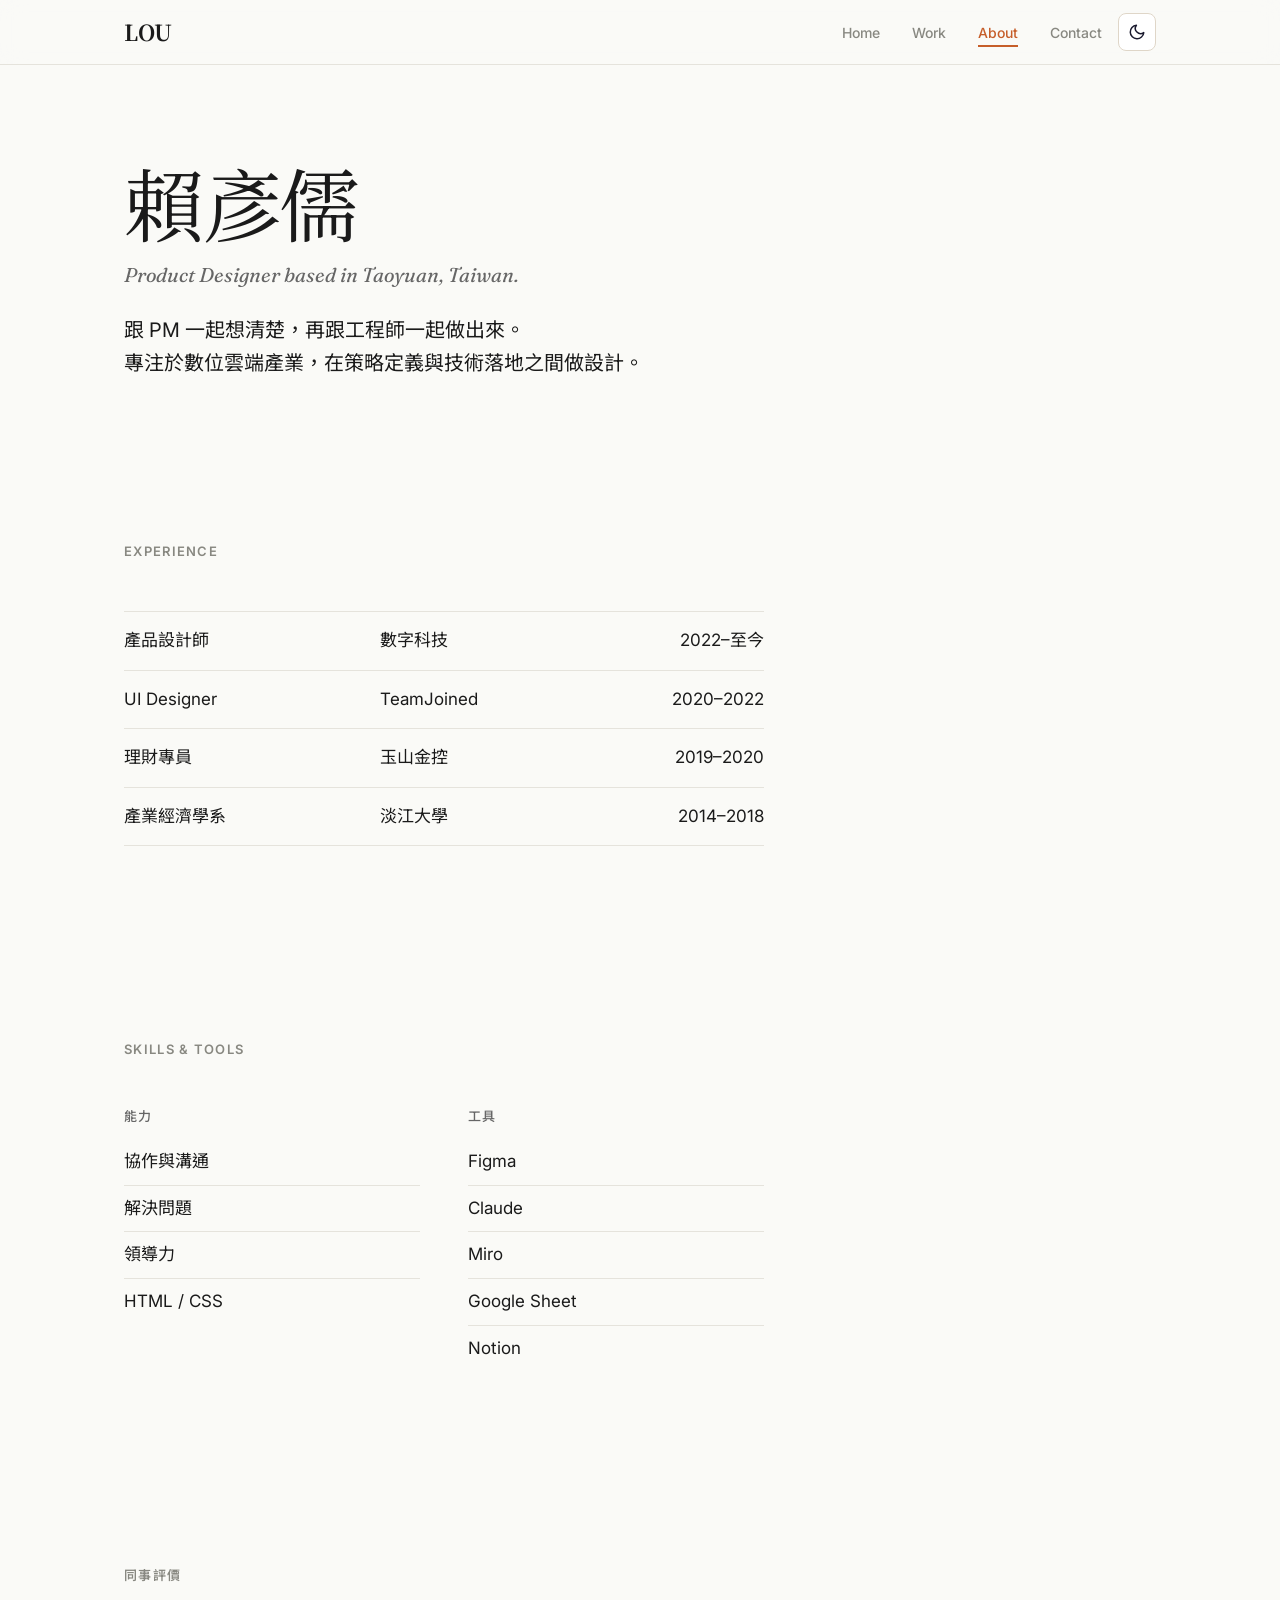
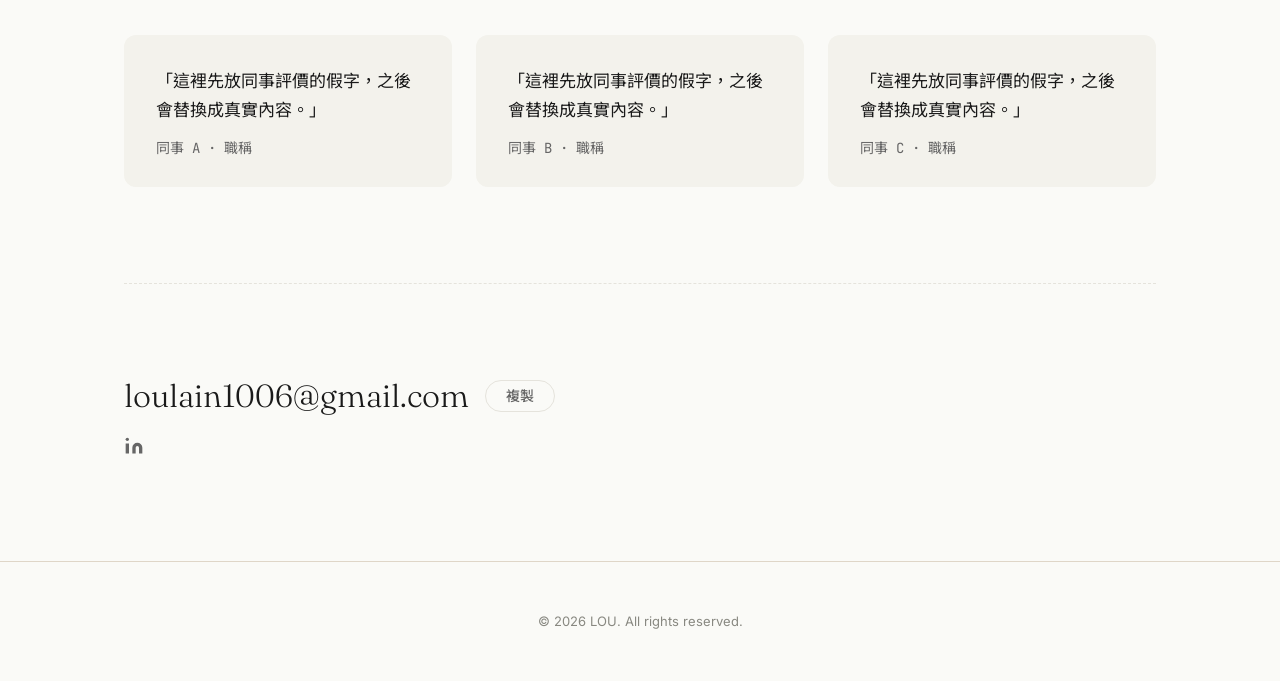
==== commit 94794ef2: "Rebuild about page, add copy-email button, and fix style consistency - Rebuild about.html with new s" ====
--- a/about.html
+++ b/about.html
@@ -18,7 +18,7 @@
     })();
   </script>
 </head>
-<body>
+<body class="about-page">
 
   <!-- Navbar -->
   <nav class="navbar">
@@ -62,66 +62,118 @@
     </div>
   </nav>
 
-  <!-- About Hero -->
+  <!-- Hero -->
   <section class="about-hero">
     <div class="container">
-      <h1 class="reveal">About Me</h1>
-      <p class="reveal" data-delay="1">對設計充滿熱忱，專注於打造清晰、直覺且具有意義的數位體驗。相信好的設計來自於對使用者的深入理解與對細節的堅持。</p>
+      <h1 class="reveal">賴彥儒</h1>
+      <p class="hero__subtitle reveal" data-delay="1"><em>Product Designer based in Taoyuan, Taiwan.</em></p>
+      <p class="hero__lead reveal" data-delay="2">
+        跟 PM 一起想清楚，再跟工程師一起做出來。<br>
+        專注於數位雲端產業，在策略定義與技術落地之間做設計。
+      </p>
     </div>
   </section>
 
   <!-- Experience -->
-  <section class="section">
+  <section class="section" id="experience">
     <div class="container">
       <h2 class="section-title reveal">Experience</h2>
-      <div class="timeline">
+      <table class="exp-table reveal" data-delay="1">
+        <tbody>
+          <tr>
+            <td class="exp-table__role">產品設計師</td>
+            <td class="exp-table__company">數字科技</td>
+            <td class="exp-table__year">2022–至今</td>
+          </tr>
+          <tr>
+            <td class="exp-table__role">UI Designer</td>
+            <td class="exp-table__company">TeamJoined</td>
+            <td class="exp-table__year">2020–2022</td>
+          </tr>
+          <tr>
+            <td class="exp-table__role">理財專員</td>
+            <td class="exp-table__company">玉山金控</td>
+            <td class="exp-table__year">2019–2020</td>
+          </tr>
+          <tr>
+            <td class="exp-table__role">產業經濟學系</td>
+            <td class="exp-table__company">淡江大學</td>
+            <td class="exp-table__year">2014–2018</td>
+          </tr>
+        </tbody>
+      </table>
+    </div>
+  </section>
 
-        <div class="timeline-item reveal" data-delay="1">
-          <div class="timeline-item__date">2024 - 至今</div>
-          <div class="timeline-item__role">Senior UI/UX Designer</div>
-          <div class="timeline-item__company">某科技公司</div>
-          <p class="timeline-item__desc">負責產品的使用者體驗設計與設計系統建構，主導多項核心功能的介面設計與優化。</p>
+  <!-- Skills & Tools -->
+  <section class="section" id="skills">
+    <div class="container">
+      <h2 class="section-title reveal">Skills &amp; Tools</h2>
+      <div class="skills-grid reveal" data-delay="1">
+        <div class="skills-col">
+          <h3 class="skills-col__title">能力</h3>
+          <ul class="skills-list">
+            <li>協作與溝通</li>
+            <li>解決問題</li>
+            <li>領導力</li>
+            <li>HTML / CSS</li>
+          </ul>
         </div>
+        <div class="skills-col">
+          <h3 class="skills-col__title">工具</h3>
+          <ul class="skills-list">
+            <li>Figma</li>
+            <li>Claude</li>
+            <li>Miro</li>
+            <li>Google Sheet</li>
+            <li>Notion</li>
+          </ul>
+        </div>
+      </div>
+    </div>
+  </section>
 
-        <div class="timeline-item reveal" data-delay="2">
-          <div class="timeline-item__date">2022 - 2024</div>
-          <div class="timeline-item__role">UI/UX Designer</div>
-          <div class="timeline-item__company">某新創公司</div>
-          <p class="timeline-item__desc">參與產品從零到一的設計過程，包含使用者研究、線框稿、視覺設計到交付開發。</p>
-        </div>
-
-        <div class="timeline-item reveal" data-delay="3">
-          <div class="timeline-item__date">2020 - 2022</div>
-          <div class="timeline-item__role">Junior Designer</div>
-          <div class="timeline-item__company">某設計工作室</div>
-          <p class="timeline-item__desc">協助執行品牌視覺設計與網站介面設計專案，累積紮實的視覺設計基礎。</p>
-        </div>
-
+  <!-- Testimonials -->
+  <section class="section" id="testimonials">
+    <div class="container">
+      <h2 class="section-title reveal">同事評價</h2>
+      <div class="testimonials-grid">
+        <blockquote class="testimonial reveal" data-delay="1">
+          <p>「這裡先放同事評價的假字，之後會替換成真實內容。」</p>
+          <footer class="testimonial__footer">同事 A · 職稱</footer>
+        </blockquote>
+        <blockquote class="testimonial reveal" data-delay="2">
+          <p>「這裡先放同事評價的假字，之後會替換成真實內容。」</p>
+          <footer class="testimonial__footer">同事 B · 職稱</footer>
+        </blockquote>
+        <blockquote class="testimonial reveal" data-delay="3">
+          <p>「這裡先放同事評價的假字，之後會替換成真實內容。」</p>
+          <footer class="testimonial__footer">同事 C · 職稱</footer>
+        </blockquote>
       </div>
     </div>
   </section>
 
   <!-- Contact -->
-  <section class="section" id="contact">
-    <div class="container">
-      <h2 class="section-title reveal">Contact</h2>
-      <form class="contact-form reveal" data-delay="1" action="#" method="post">
-        <div class="form-group">
-          <label for="name">姓名</label>
-          <input type="text" id="name" name="name" placeholder="請輸入您的姓名" required>
-        </div>
-        <div class="form-group">
-          <label for="email">Email</label>
-          <input type="email" id="email" name="email" placeholder="請輸入您的 Email" required>
-        </div>
-        <div class="form-group">
-          <label for="message">訊息</label>
-          <textarea id="message" name="message" placeholder="請輸入訊息內容" required></textarea>
-        </div>
-        <button type="submit" class="btn">送出訊息</button>
-      </form>
-    </div>
-  </section>
+  <div id="contact" class="container">
+    <section class="contact-block">
+      <div class="contact-email">
+        <span class="contact-email__text">loulain1006@gmail.com</span>
+        <button class="btn btn--outlined contact-email__copy" onclick="copyEmail()">複製</button>
+      </div>
+      <div class="contact-links">
+        <a href="https://www.linkedin.com/in/loulain1006" target="_blank"
+           class="contact-link" aria-label="LinkedIn">
+          <svg xmlns="http://www.w3.org/2000/svg" width="20" height="20"
+               viewBox="0 0 24 24" fill="currentColor">
+            <path d="M16 8a6 6 0 0 1 6 6v7h-4v-7a2 2 0 0 0-2-2 2 2 0 0 0-2 2v7h-4v-7a6 6 0 0 1 6-6z"/>
+            <rect x="2" y="9" width="4" height="12"/>
+            <circle cx="4" cy="4" r="2"/>
+          </svg>
+        </a>
+      </div>
+    </section>
+  </div>
 
   <!-- Footer -->
   <footer class="footer">
--- a/style.css
+++ b/style.css
@@ -14,7 +14,7 @@
   --ring: 20 65% 47%;
   --radius: 0.5rem;
   --accent: hsl(20 65% 47% / 0.08);
-  --nav-bg: hsl(37 36% 94% / 0.85);
+  --nav-bg: rgba(250, 250, 247, 0.85);
   --shadow-sm: 0 1px 2px 0 hsl(240 10% 8% / 0.04);
   --shadow-md: 0 8px 24px hsl(240 10% 8% / 0.08);
   --shadow-lg: 0 16px 40px hsl(240 10% 8% / 0.1);
@@ -75,7 +75,7 @@
   --primary-foreground: 240 10% 8%;
   --ring: 20 80% 60%;
   --accent: hsl(20 80% 60% / 0.12);
-  --nav-bg: hsl(240 10% 8% / 0.85);
+  --nav-bg: rgba(20, 19, 15, 0.85);
   --shadow-sm: 0 1px 2px 0 hsl(0 0% 0% / 0.3);
   --shadow-md: 0 8px 24px hsl(0 0% 0% / 0.4);
   --shadow-lg: 0 16px 40px hsl(0 0% 0% / 0.5);
@@ -118,9 +118,9 @@
 }
 
 body {
-  font-family: "Noto Sans TC", sans-serif;
-  background-color: hsl(var(--background));
-  color: hsl(var(--foreground));
+  font-family: var(--font-sans);
+  background-color: var(--color-bg);
+  color: var(--color-text);
   line-height: 1.8;
   font-size: 16px;
   -webkit-font-smoothing: antialiased;
@@ -175,8 +175,8 @@
   background-color: var(--nav-bg);
   backdrop-filter: blur(12px);
   -webkit-backdrop-filter: blur(12px);
-  border-bottom: 1px solid hsl(var(--border));
-  transition: background-color var(--transition-theme), border-color var(--transition-theme);
+  box-shadow: 0 1px 0 var(--color-border);
+  transition: background-color var(--transition-theme), box-shadow var(--transition-theme);
 }
 
 .navbar .container {
@@ -1118,17 +1118,6 @@
   border-top-style: dashed;
 }
 
-/* ---- Navbar override for project page ---- */
-body.project-page .navbar {
-  background-color: rgba(250, 250, 247, 0.85);
-  border-bottom: none;
-  box-shadow: 0 1px 0 var(--color-border);
-}
-
-:root.dark body.project-page .navbar {
-  background-color: rgba(20, 19, 15, 0.85);
-  box-shadow: 0 1px 0 var(--color-border);
-}
 
 /* ---- Project Hero ---- */
 body.project-page .project-hero {
@@ -1613,6 +1602,195 @@
   text-align: center;
 }
 
+/* ========== About Page 2024 Redesign ========== */
+
+body.about-page {
+  background: var(--color-bg);
+  color: var(--color-text);
+}
+
+body.about-page .about-hero {
+  padding-top: calc(64px + var(--space-9));
+  padding-bottom: var(--space-8);
+  text-align: left;
+  background: var(--color-bg);
+}
+
+body.about-page .about-hero h1 {
+  font: 400 clamp(48px, 8vw, 80px)/1.05 var(--font-serif-tc);
+  font-weight: 400;
+  letter-spacing: -0.03em;
+  color: var(--color-text);
+  margin-bottom: var(--space-4);
+}
+
+body.about-page .about-hero .hero__subtitle {
+  font: 400 20px/1.5 var(--font-serif);
+  font-style: italic;
+  color: var(--color-text-muted);
+  margin-bottom: var(--space-5);
+  max-width: none;
+}
+
+body.about-page .about-hero .hero__lead {
+  font: 400 20px/1.65 var(--font-sans);
+  color: var(--color-text);
+  max-width: 560px;
+  margin: 0;
+}
+
+/* ---- Experience Table ---- */
+.exp-table {
+  width: 100%;
+  max-width: 640px;
+  border-collapse: collapse;
+}
+
+.exp-table tr {
+  border-bottom: 1px solid var(--color-border);
+}
+
+.exp-table tr:first-child {
+  border-top: 1px solid var(--color-border);
+}
+
+.exp-table td {
+  padding: var(--space-4) 0;
+  font: 400 17px/1.5 var(--font-sans);
+  color: var(--color-text);
+  vertical-align: middle;
+}
+
+.exp-table__role {
+  font-weight: 500;
+  width: 40%;
+}
+
+.exp-table__company {
+  color: var(--color-text-muted);
+  width: 40%;
+}
+
+.exp-table__year {
+  font: 400 14px/1 var(--font-mono);
+  color: var(--color-text-subtle);
+  text-align: right;
+  width: 20%;
+  white-space: nowrap;
+}
+
+/* ---- Skills Grid ---- */
+.skills-grid {
+  display: grid;
+  grid-template-columns: 1fr 1fr;
+  gap: var(--space-7);
+  max-width: 640px;
+}
+
+.skills-col__title {
+  font: 500 13px/1 var(--font-mono);
+  text-transform: uppercase;
+  letter-spacing: 0.06em;
+  color: var(--color-text-muted);
+  margin-bottom: var(--space-4);
+}
+
+.skills-list {
+  list-style: none;
+  padding: 0;
+}
+
+.skills-list li {
+  font: 400 17px/1.75 var(--font-sans);
+  color: var(--color-text);
+  padding: var(--space-2) 0;
+  border-bottom: 1px solid var(--color-border);
+}
+
+.skills-list li:last-child {
+  border-bottom: none;
+}
+
+/* ---- Testimonials ---- */
+.testimonials-grid {
+  display: grid;
+  grid-template-columns: repeat(3, 1fr);
+  gap: var(--space-5);
+}
+
+.testimonial {
+  background: var(--color-bg-subtle);
+  border-radius: 12px;
+  padding: var(--space-6);
+  margin: 0;
+}
+
+.testimonial p {
+  font: 400 17px/1.7 var(--font-sans);
+  color: var(--color-text);
+  margin-bottom: var(--space-4);
+  max-width: none;
+  text-align: left;
+}
+
+.testimonial__footer {
+  font: 400 14px/1 var(--font-mono);
+  color: var(--color-text-muted);
+}
+
+/* ---- Contact Block ---- */
+.contact-block {
+  padding: var(--space-9) 0;
+  border-top: 1px dashed var(--color-border);
+}
+
+.contact-email {
+  display: flex;
+  align-items: center;
+  gap: var(--space-4);
+  margin-bottom: var(--space-5);
+}
+
+.contact-email__text {
+  font: 300 32px/1 var(--font-serif);
+  color: var(--color-text);
+}
+
+.contact-links {
+  display: flex;
+  gap: var(--space-4);
+}
+
+.contact-link {
+  color: var(--color-text-muted);
+  transition: color 0.2s;
+}
+
+.contact-link:hover {
+  color: var(--color-accent);
+}
+
+.btn--outlined {
+  display: inline-block;
+  background: transparent;
+  border: 1px solid var(--color-border);
+  color: var(--color-text-muted);
+  font: 500 14px/1 var(--font-sans);
+  padding: 8px 20px;
+  border-radius: 999px;
+  cursor: pointer;
+  min-height: auto;
+  transition: border-color 0.2s, color 0.2s;
+}
+
+.btn--outlined:hover {
+  border-color: var(--color-accent);
+  color: var(--color-accent);
+  transform: none;
+  box-shadow: none;
+  background: transparent;
+}
+
 /* ========== Scroll Reveal Animations ========== */
 /* Gated on html.js so content stays visible if main.js fails to load */
 html.js .reveal {
@@ -1843,4 +2021,22 @@
     text-align: left;
     margin-left: 0;
   }
-}
+
+  /* ---- About page mobile ---- */
+  .testimonials-grid {
+    grid-template-columns: 1fr;
+  }
+
+  .skills-grid {
+    grid-template-columns: 1fr;
+    gap: var(--space-6);
+  }
+
+  .contact-email {
+    flex-wrap: wrap;
+  }
+
+  .contact-email__text {
+    font-size: 22px;
+  }
+}
